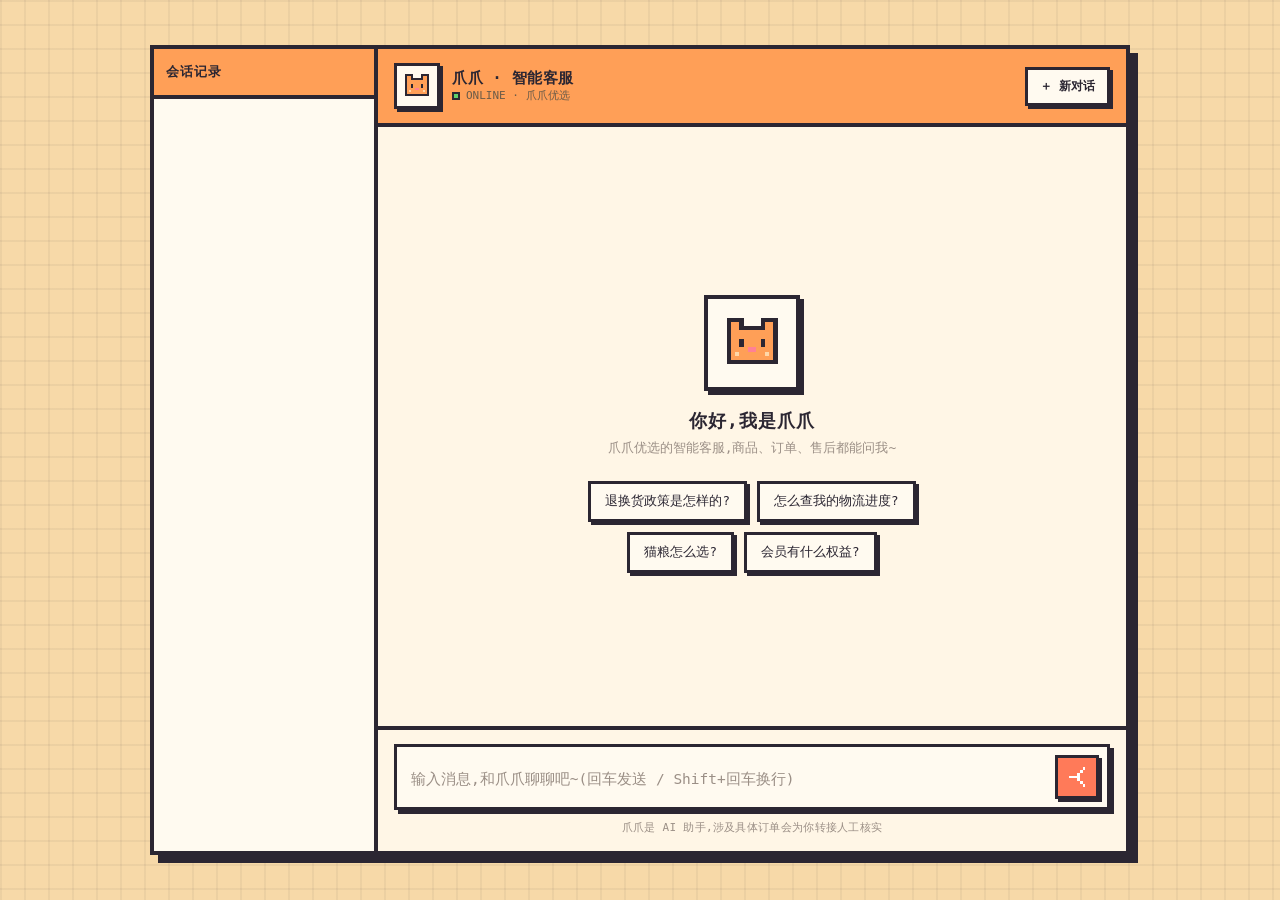
==== app/static/index.html @ 4f696832 "feat: 对话主链路、RAG 混合检索与工具模块" ====
<!doctype html>
<!--
-->
<html lang="zh-CN">
<head>
  <meta charset="utf-8" />
  <meta name="viewport" content="width=device-width, initial-scale=1" />
  <title>爪爪优选 · 智能客服</title>
  <link rel="icon" href="data:image/svg+xml,<svg xmlns='http://www.w3.org/2000/svg' viewBox='0 0 16 16' shape-rendering='crispEdges'><rect x='2' y='2' width='4' height='4' fill='%232b2632'/><rect x='10' y='2' width='4' height='4' fill='%232b2632'/><rect x='2' y='4' width='12' height='9' fill='%232b2632'/><rect x='3' y='3' width='2' height='3' fill='%23ff9f57'/><rect x='11' y='3' width='2' height='3' fill='%23ff9f57'/><rect x='3' y='5' width='10' height='7' fill='%23ff9f57'/><rect x='5' y='7' width='1' height='2' fill='%232b2632'/><rect x='10' y='7' width='1' height='2' fill='%232b2632'/><rect x='7' y='9' width='2' height='1' fill='%23ff8095'/></svg>" />
  <style>
    :root {
      --ink: #2b2632;
      --fur: #ff9f57;
      --coral: #ff7a59;
      --cream: #fff6e6;
      --paper: #fffaf0;
      --muted: #9b8f86;
      --error: #d6455a;
      --online: #5fcf6a;
      --shadow: 4px 4px 0 var(--ink);
      --shadow-sm: 3px 3px 0 var(--ink);
      --shadow-lg: 8px 8px 0 var(--ink);
    }
    * { box-sizing: border-box; }
    img, svg { image-rendering: pixelated; }
    html, body { height: 100%; margin: 0; }
    body {
      font-family: ui-monospace, "SF Mono", "Cascadia Mono", Consolas,
        "PingFang SC", "Microsoft YaHei", monospace;
      color: var(--ink);
      display: flex;
      justify-content: center;
      align-items: center;
      background-color: #f7d9a8;
      background-image:
        linear-gradient(rgba(43,38,50,0.05) 2px, transparent 2px),
        linear-gradient(90deg, rgba(43,38,50,0.05) 2px, transparent 2px);
      background-size: 24px 24px;
    }
    .app {
      width: 100%;
      max-width: 980px;
      height: 100dvh;
      display: flex;
      flex-direction: row;
      background: var(--cream);
      overflow: hidden;
    }
    .main { flex: 1; min-width: 0; display: flex; flex-direction: column; }
    @media (min-width: 780px) {
      .app {
        height: min(90dvh, 860px);
        border: 4px solid var(--ink);
        box-shadow: var(--shadow-lg);
      }
    }

    /* ---------- context:会话侧栏(多会话切换,验收长对话记忆用) ---------- */
    #sidebar {
      flex: none;
      width: 224px;
      display: flex;
      flex-direction: column;
      border-right: 4px solid var(--ink);
      background: var(--paper);
    }
    @media (max-width: 779px) { #sidebar { display: none; } }
    .sb-head {
      padding: 14px 12px;
      border-bottom: 4px solid var(--ink);
      background: var(--fur);
      font-weight: 700; font-size: 13px; letter-spacing: 1px;
    }
    #conv-list { flex: 1; overflow-y: auto; padding: 10px; display: flex; flex-direction: column; gap: 8px; }
    #conv-list::-webkit-scrollbar { width: 10px; }
    #conv-list::-webkit-scrollbar-thumb { background: var(--fur); border: 2px solid var(--paper); }
    .conv-item {
      text-align: left;
      border: 3px solid var(--ink);
      background: var(--cream);
      padding: 8px 9px;
      cursor: pointer;
      font-family: inherit;
      color: var(--ink);
      box-shadow: 2px 2px 0 var(--ink);
      transition: transform .06s steps(1), box-shadow .06s steps(1), background .06s;
    }
    .conv-item:hover { background: #ffedd6; }
    .conv-item:active { transform: translate(2px, 2px); box-shadow: none; }
    .conv-item.active { background: var(--fur); transform: translate(2px, 2px); box-shadow: none; }
    .conv-item .ci-top { font-size: 12px; font-weight: 700; display: flex; align-items: center; gap: 6px; }
    .conv-item .ci-sum {
      font-size: 9px; font-weight: 700; color: #fff; background: var(--coral);
      border: 1px solid var(--ink); padding: 0 4px; letter-spacing: .5px;
    }
    .conv-item .ci-preview {
      font-size: 11px; color: var(--muted); margin-top: 3px;
      overflow: hidden; text-overflow: ellipsis; white-space: nowrap;
    }
    .sb-empty { font-size: 11.5px; color: var(--muted); text-align: center; padding: 18px 6px; }

    /* ---------- header ---------- */
    header {
      display: flex;
      align-items: center;
      gap: 12px;
      padding: 14px 16px;
      border-bottom: 4px solid var(--ink);
      background: var(--fur);
    }
    .avatar {
      flex: none;
      border: 3px solid var(--ink);
      background: var(--paper);
      box-shadow: var(--shadow-sm);
    }
    .avatar.lg { width: 46px; height: 46px; padding: 4px; }
    .avatar.sm { width: 34px; height: 34px; padding: 3px; box-shadow: 2px 2px 0 var(--ink); }
    .avatar svg { width: 100%; height: 100%; display: block; }
    .head-meta { display: flex; flex-direction: column; line-height: 1.35; }
    .head-meta .name { font-weight: 700; font-size: 15px; letter-spacing: .5px; }
    .head-meta .status { font-size: 11px; color: #6b5b48; display: flex; align-items: center; gap: 6px; }
    .dot-online { width: 8px; height: 8px; background: var(--online); border: 2px solid var(--ink); }
    header .spacer { flex: 1; }
    #new-chat {
      border: 3px solid var(--ink);
      background: var(--paper);
      color: var(--ink);
      padding: 8px 12px;
      font-family: inherit;
      font-size: 12px;
      font-weight: 700;
      cursor: pointer;
      box-shadow: var(--shadow-sm);
      transition: transform .06s steps(1), box-shadow .06s steps(1);
    }
    #new-chat:hover { background: #fff; }
    #new-chat:active { transform: translate(3px, 3px); box-shadow: none; }

    /* ---------- messages ---------- */
    #messages {
      flex: 1;
      overflow-y: auto;
      padding: 20px 18px 6px;
      display: flex;
      flex-direction: column;
      gap: 16px;
    }
    #messages::-webkit-scrollbar { width: 12px; }
    #messages::-webkit-scrollbar-track { background: transparent; }
    #messages::-webkit-scrollbar-thumb { background: var(--fur); border: 3px solid var(--cream); }

    .row { display: flex; align-items: flex-end; gap: 10px; animation: pop .12s steps(2); }
    .row.user { justify-content: flex-end; }
    .row.bot { justify-content: flex-start; }
    @keyframes pop { from { transform: translateY(6px); } to { transform: translateY(0); } }

    .bubble {
      max-width: 74%;
      padding: 11px 14px;
      border: 3px solid var(--ink);
      line-height: 1.65;
      font-size: 14.5px;
      white-space: pre-wrap;
      word-break: break-word;
      box-shadow: var(--shadow-sm);
    }
    .row.bot .bubble { background: var(--paper); color: var(--ink); }
    .row.user .bubble { background: var(--coral); color: #fff; }
    .bubble.error { background: #ffe3e6; color: var(--error); }
    .tool-badges { display: flex; flex-direction: column; gap: 4px; margin-bottom: 6px; }
    .tool-badges:empty { display: none; }
    .tool-badge {
      align-self: flex-start;
      font-size: 12px;
      color: var(--muted);
      background: rgba(0,0,0,.05);
      border: 1px dashed var(--muted);
      padding: 1px 7px;
      border-radius: 999px;
    }
    /* markdown 渲染(仅 bot 气泡文本区) */
    .bubble-text { white-space: normal; }
    .bubble-text > *:first-child { margin-top: 0; }
    .bubble-text > *:last-child { margin-bottom: 0; }
    .bubble-text p { margin: 0 0 8px; }
    .bubble-text h1, .bubble-text h2, .bubble-text h3,
    .bubble-text h4, .bubble-text h5, .bubble-text h6 {
      margin: 10px 0 6px; font-size: 15px; font-weight: 700;
    }
    .bubble-text ul, .bubble-text ol { margin: 6px 0; padding-left: 20px; }
    .bubble-text li { margin: 2px 0; }
    .bubble-text code {
      background: rgba(0,0,0,.06); padding: 1px 5px; border-radius: 4px;
      font-family: ui-monospace, Menlo, Consolas, monospace; font-size: 13px;
    }
    .bubble-text pre {
      background: rgba(0,0,0,.06); padding: 8px 10px; border-radius: 6px;
      overflow-x: auto; margin: 8px 0;
    }
    .bubble-text pre code { background: none; padding: 0; }
    .bubble-text table { border-collapse: collapse; margin: 8px 0; font-size: 13px; }
    .bubble-text th, .bubble-text td {
      border: 1px solid var(--muted); padding: 4px 8px; text-align: left;
    }
    .bubble-text th { background: rgba(0,0,0,.05); font-weight: 700; }
    .bubble-text hr { border: none; border-top: 2px dashed var(--muted); margin: 10px 0; }
    .bubble-text a { color: var(--coral); text-decoration: underline; }
    .bubble-text strong { font-weight: 700; }
    .bubble-text blockquote {
      margin: 6px 0; padding: 2px 10px; border-left: 3px solid var(--muted); color: var(--muted);
    }

    /* ---------- retrieval:可点引用角标 + 来源浮层 ---------- */
    .cite {
      cursor: pointer;
      color: var(--coral);
      font-weight: 700;
      font-size: 11px;
      vertical-align: super;
      line-height: 0;
      padding: 0 1px;
      border-bottom: 2px solid var(--coral);
      user-select: none;
    }
    .cite:hover { background: var(--coral); color: #fff; }
    .cite-pop {
      position: fixed;
      z-index: 50;
      background: var(--paper);
      border: 3px solid var(--ink);
      box-shadow: var(--shadow);
      padding: 10px 12px;
      font-size: 13px;
      line-height: 1.55;
      max-height: 50vh;
      overflow-y: auto;
    }
    .cite-pop-path {
      font-weight: 700; font-size: 12px; color: var(--coral);
      border-bottom: 2px dashed var(--muted); padding-bottom: 5px; margin-bottom: 6px;
      word-break: break-word;
    }
    .cite-pop-q { font-weight: 700; margin-bottom: 4px; }
    .cite-pop-a { color: var(--ink); white-space: pre-wrap; word-break: break-word; }
    .cite-pop-meta { margin-top: 7px; font-size: 11px; color: var(--muted); }

    /* ---------- retrieval:每段回答满意度反馈(👍/👎) ---------- */
    .feedback { display: flex; align-items: center; gap: 8px; margin-top: 10px; }
    .fb-btn {
      border: 2px solid var(--ink);
      background: var(--paper);
      color: var(--ink);
      width: 32px; height: 28px;
      display: grid; place-items: center;
      font-size: 14px; line-height: 1; padding: 0;
      font-family: inherit;
      cursor: pointer;
      box-shadow: 2px 2px 0 var(--ink);
      transition: transform .06s steps(1), box-shadow .06s steps(1), background .06s;
    }
    .fb-btn:hover:not(:disabled) { background: #ffedd6; }
    .fb-btn:active:not(:disabled) { transform: translate(2px, 2px); box-shadow: none; }
    .fb-btn.active { background: var(--coral); color: #fff; transform: translate(2px, 2px); box-shadow: none; }
    .fb-btn.dim { opacity: .4; }
    .fb-btn:disabled { cursor: default; }
    .fb-btn svg { width: 18px; height: 18px; display: block; image-rendering: auto; }
    .fb-done { font-size: 11px; color: var(--muted); letter-spacing: .3px; }

    /* typing indicator (blocky) */
    .typing { display: inline-flex; gap: 5px; padding: 3px 1px; }
    .typing span {
      width: 8px; height: 8px; background: var(--coral);
      animation: blink 1s steps(2) infinite;
    }
    .typing span:nth-child(2) { animation-delay: .2s; }
    .typing span:nth-child(3) { animation-delay: .4s; }
    @keyframes blink { 0%, 50% { opacity: 1; } 50.01%, 100% { opacity: .25; } }

    /* ---------- empty state ---------- */
    .empty {
      margin: auto;
      text-align: center;
      display: flex;
      flex-direction: column;
      align-items: center;
      gap: 6px;
      padding: 20px 12px;
      animation: pop .16s steps(3);
    }
    .empty .mascot {
      width: 96px; height: 96px; padding: 10px;
      border: 4px solid var(--ink);
      background: var(--paper);
      box-shadow: var(--shadow);
      margin-bottom: 12px;
    }
    .empty .mascot svg { width: 100%; height: 100%; display: block; }
    .empty h1 { font-size: 18px; margin: 0; font-weight: 700; letter-spacing: 1px; }
    .empty p { margin: 0; color: var(--muted); font-size: 13px; }
    .chips { display: flex; flex-wrap: wrap; gap: 10px; justify-content: center; margin-top: 18px; max-width: 440px; }
    .chip {
      border: 3px solid var(--ink);
      background: var(--paper);
      color: var(--ink);
      padding: 9px 14px;
      font-family: inherit;
      font-size: 12.5px;
      cursor: pointer;
      box-shadow: var(--shadow-sm);
      transition: transform .06s steps(1), box-shadow .06s steps(1), background .06s;
    }
    .chip:hover { background: #ffedd6; }
    .chip:active { transform: translate(3px, 3px); box-shadow: none; }

    /* ---------- agent:actions 帧 - 转人工/建工单两独立按钮 ---------- */
    .action-bar { display: flex; gap: 10px; margin-top: 12px; flex-wrap: wrap; }
    .action-btn {
      border: 3px solid var(--ink);
      background: var(--paper);
      color: var(--ink);
      padding: 8px 14px;
      font-family: inherit;
      font-size: 12.5px;
      cursor: pointer;
      box-shadow: var(--shadow-sm);
      transition: transform .06s steps(1), box-shadow .06s steps(1), background .06s;
    }
    .action-btn:hover:not(:disabled) { background: #ffedd6; }
    .action-btn:active:not(:disabled) { transform: translate(3px, 3px); box-shadow: none; }
    .action-btn:disabled { background: #e8dcc8; color: var(--muted); cursor: not-allowed; }

    /* ---------- agent:建工单表单弹窗 ---------- */
    .modal-mask {
      position: fixed; inset: 0; z-index: 50;
      background: rgba(43, 38, 50, .45);
      display: none; align-items: center; justify-content: center;
      padding: 20px;
    }
    .modal-mask.open { display: flex; }
    .ticket-modal {
      width: 100%; max-width: 420px;
      background: var(--paper);
      border: 4px solid var(--ink);
      box-shadow: var(--shadow-lg);
      padding: 20px;
    }
    .ticket-modal h3 { margin: 0 0 4px; font-size: 16px; color: var(--ink); }
    .ticket-modal .sub { margin: 0 0 16px; font-size: 12px; color: var(--muted); }
    .ticket-field { margin-bottom: 14px; }
    .ticket-field label { display: block; font-size: 12.5px; margin-bottom: 6px; color: var(--ink); }
    .ticket-field label .req { color: var(--error); }
    .ticket-field select,
    .ticket-field textarea {
      width: 100%; font-family: inherit; font-size: 13px; color: var(--ink);
      border: 3px solid var(--ink); background: var(--cream);
      padding: 9px 10px; box-shadow: var(--shadow-sm);
    }
    .ticket-field textarea { resize: vertical; min-height: 88px; }
    .ticket-field select:focus,
    .ticket-field textarea:focus { outline: none; background: #fff; }
    .ticket-err { color: var(--error); font-size: 12px; min-height: 16px; margin: -6px 0 10px; }
    .modal-actions { display: flex; gap: 10px; justify-content: flex-end; }
    .modal-actions button {
      border: 3px solid var(--ink); font-family: inherit; font-size: 13px;
      padding: 9px 16px; cursor: pointer; box-shadow: var(--shadow-sm);
    }
    .modal-actions .cancel { background: var(--paper); color: var(--ink); }
    .modal-actions .cancel:hover { background: #ffedd6; }
    .modal-actions .submit { background: var(--coral); color: #fff; }
    .modal-actions .submit:hover:not(:disabled) { background: #ff6a45; }
    .modal-actions button:active:not(:disabled) { transform: translate(3px, 3px); box-shadow: none; }
    .modal-actions .submit:disabled { background: #e8dcc8; color: var(--muted); cursor: not-allowed; }
    /* ticket:退款表单只读订单号输入框 */
    .ticket-field input {
      width: 100%; font-family: inherit; font-size: 13px; color: var(--muted);
      border: 3px solid var(--ink); background: #efe6d4;
      padding: 9px 10px; box-shadow: var(--shadow-sm);
    }
    /* ticket:订单选择器卡片(interrupt 缺订单号时聊天流里点选) */
    .order-cards { display: flex; flex-direction: column; gap: 8px; margin-top: 10px; }
    .order-card {
      text-align: left; border: 3px solid var(--ink); background: var(--cream);
      padding: 9px 11px; cursor: pointer; box-shadow: var(--shadow-sm);
      font-family: inherit; color: var(--ink);
    }
    .order-card:hover:not(:disabled) { background: #ffedd6; }
    .order-card:active:not(:disabled) { transform: translate(3px, 3px); box-shadow: none; }
    .order-card:disabled { cursor: not-allowed; opacity: .55; }
    .order-card.picked { background: #ffe0b3; opacity: 1; }
    .order-card .oc-top { font-size: 13px; font-weight: 700; }
    .order-card .oc-mid { font-size: 12.5px; margin-top: 2px; }
    .order-card .oc-bot { font-size: 11.5px; color: var(--muted); margin-top: 2px; }

    /* ---------- interrupt:工单预览确认卡(interrupt confirm_ticket) ---------- */
    .ticket-confirm {
      border: 3px solid var(--ink); background: var(--cream);
      padding: 10px 12px; margin-top: 10px; box-shadow: var(--shadow-sm);
    }
    .ticket-confirm .tc-title { font-size: 13px; font-weight: 700; margin-bottom: 6px; }
    .ticket-confirm .tc-row { font-size: 12.5px; margin-top: 3px; display: flex; gap: 6px; }
    .ticket-confirm .tc-label { color: var(--muted); flex: none; }
    .ticket-confirm .tc-btns { display: flex; gap: 8px; margin-top: 10px; }
    .ticket-confirm .tc-cancel { background: var(--paper); }
    .ticket-confirm.decided { opacity: .75; }

    /* ---------- composer ---------- */
    footer { padding: 14px 16px 16px; border-top: 4px solid var(--ink); background: var(--cream); }
    .composer {
      display: flex;
      align-items: flex-end;
      gap: 10px;
      background: var(--paper);
      border: 3px solid var(--ink);
      padding: 8px 8px 8px 14px;
      box-shadow: var(--shadow);
    }
    #input {
      flex: 1;
      resize: none;
      border: none;
      background: transparent;
      padding: 8px 0;
      font-size: 14.5px;
      font-family: inherit;
      line-height: 1.5;
      max-height: 128px;
      color: var(--ink);
    }
    #input:focus { outline: none; }
    #input::placeholder { color: var(--muted); }
    #send {
      flex: none;
      width: 44px; height: 44px;
      border: 3px solid var(--ink);
      background: var(--coral);
      color: #fff;
      cursor: pointer;
      display: grid;
      place-items: center;
      box-shadow: var(--shadow-sm);
      transition: transform .06s steps(1), box-shadow .06s steps(1);
    }
    #send:hover:not(:disabled) { background: #ff8b6d; }
    #send:active:not(:disabled) { transform: translate(3px, 3px); box-shadow: none; }
    #send:disabled { background: #d8cbc0; cursor: not-allowed; box-shadow: none; }
    #send svg { width: 22px; height: 22px; display: block; }
    .foot-note { text-align: center; color: var(--muted); font-size: 11px; margin: 10px 0 0; letter-spacing: .3px; }
  </style>
</head>
<body>
  <div class="app">
    <aside id="sidebar">
      <div class="sb-head">会话记录</div>
      <div id="conv-list"></div>
    </aside>
    <div class="main">
    <header>
      <div class="avatar lg" data-cat></div>
      <div class="head-meta">
        <span class="name">爪爪 · 智能客服</span>
        <span class="status"><span class="dot-online"></span>ONLINE · 爪爪优选</span>
      </div>
      <div class="spacer"></div>
      <button id="new-chat" type="button">＋ 新对话</button>
    </header>

    <div id="messages"></div>

    <footer>
      <div class="composer">
        <textarea id="input" rows="1" placeholder="输入消息,和爪爪聊聊吧~(回车发送 / Shift+回车换行)"></textarea>
        <button id="send" type="button" aria-label="发送">
          <svg viewBox="0 0 16 16" shape-rendering="crispEdges" fill="currentColor">
            <rect x="2" y="7" width="8" height="2"/><rect x="8" y="5" width="2" height="2"/>
            <rect x="8" y="9" width="2" height="2"/><rect x="10" y="3" width="2" height="2"/>
            <rect x="10" y="11" width="2" height="2"/><rect x="12" y="1" width="2" height="2"/>
            <rect x="12" y="13" width="2" height="2"/>
          </svg>
        </button>
      </div>
      <p class="foot-note">爪爪是 AI 助手,涉及具体订单会为你转接人工核实</p>
    </footer>
    </div><!-- /.main -->
  </div>

  <!-- agent:建工单表单弹窗(点「建工单」弹出,选类别+填描述再提交) -->
  <div class="modal-mask" id="ticketMask">
    <div class="ticket-modal" role="dialog" aria-modal="true" aria-labelledby="ticketTitle">
      <h3 id="ticketTitle">创建工单</h3>
      <p class="sub">爪爪会把问题登记成工单跟进处理</p>
      <div class="ticket-field">
        <label for="ticketType">反馈类别 <span class="req">*</span></label>
        <select id="ticketType">
          <option value="" disabled selected>请选择反馈类别…</option>
          <option value="售后">售后</option>
          <option value="投诉">投诉</option>
          <option value="咨询">咨询</option>
        </select>
      </div>
      <div class="ticket-field">
        <label for="ticketDesc">反馈描述 <span class="req">*</span></label>
        <textarea id="ticketDesc" placeholder="请描述您遇到的问题…"></textarea>
      </div>
      <div class="ticket-err" id="ticketErr"></div>
      <div class="modal-actions">
        <button type="button" class="cancel" id="ticketCancel">取消</button>
        <button type="button" class="submit" id="ticketSubmit">提交工单</button>
      </div>
    </div>
  </div>

  <div class="modal-mask" id="refundMask">
    <div class="ticket-modal" role="dialog" aria-modal="true" aria-labelledby="refundTitle">
      <h3 id="refundTitle">提交退款工单</h3>
      <p class="sub">确认订单与退款原因后提交,爪爪会为您登记退款申请</p>
      <div class="ticket-field">
        <label for="refundOrder">订单号</label>
        <input id="refundOrder" type="text" readonly />
      </div>
      <div class="ticket-field">
        <label for="refundReason">退款原因 <span class="req">*</span></label>
        <select id="refundReason">
          <option value="" disabled selected>请选择退款原因…</option>
          <option value="七天无理由">七天无理由</option>
          <option value="质量问题">质量问题</option>
          <option value="发错货">发错货</option>
          <option value="不想要了">不想要了</option>
          <option value="其他">其他</option>
        </select>
      </div>
      <div class="ticket-err" id="refundErr"></div>
      <div class="modal-actions">
        <button type="button" class="cancel" id="refundCancel">取消</button>
        <button type="button" class="submit" id="refundSubmit">提交退款</button>
      </div>
    </div>
  </div>

  <script>
    const SESSION_KEY = "pawserve_session_id";      // 稳定用户标识,作 user_id
    const CONV_KEY = "pawserve_conversation_id";     // 当前会话 id,由后端 done 帧回传
    const SUGGESTIONS = ["退换货政策是怎样的?", "怎么查我的物流进度?", "猫粮怎么选?", "会员有什么权益?"];
    const CAT_SVG =
      '<svg viewBox="0 0 16 16" shape-rendering="crispEdges">' +
      '<rect x="2" y="2" width="4" height="4" fill="#2b2632"/>' +
      '<rect x="10" y="2" width="4" height="4" fill="#2b2632"/>' +
      '<rect x="2" y="4" width="12" height="9" fill="#2b2632"/>' +
      '<rect x="3" y="3" width="2" height="3" fill="#ff9f57"/>' +
      '<rect x="11" y="3" width="2" height="3" fill="#ff9f57"/>' +
      '<rect x="3" y="5" width="10" height="7" fill="#ff9f57"/>' +
      '<rect x="5" y="7" width="1" height="2" fill="#2b2632"/>' +
      '<rect x="10" y="7" width="1" height="2" fill="#2b2632"/>' +
      '<rect x="7" y="9" width="2" height="1" fill="#ff8095"/>' +
      '<rect x="4" y="10" width="1" height="1" fill="#ffd7a8"/>' +
      '<rect x="11" y="10" width="1" height="1" fill="#ffd7a8"/>' +
      "</svg>";
    // 点赞/点踩大拇指(矢量填充,fill=currentColor:平时 ink、点亮时随按钮变白)
    const THUMB_UP_SVG =
      '<svg viewBox="0 0 24 24" fill="currentColor"><path d="M1 21h4V9H1v12zm22-11c0-1.1-.9-2-2-2h-6.31l.95-4.57.03-.32c0-.41-.17-.79-.44-1.06L14.17 1 7.59 7.59C7.22 7.95 7 8.45 7 9v10c0 1.1.9 2 2 2h9c.83 0 1.54-.5 1.84-1.22l3.02-7.05c.09-.23.14-.47.14-.73v-2z"/></svg>';
    const THUMB_DOWN_SVG =
      '<svg viewBox="0 0 24 24" fill="currentColor"><path d="M15 3H6c-.83 0-1.54.5-1.84 1.22l-3.02 7.05c-.09.23-.14.47-.14.73v2c0 1.1.9 2 2 2h6.31l-.95 4.57-.03.32c0 .41.17.79.44 1.06L9.83 23l6.59-6.59c.36-.36.58-.86.58-1.41V5c0-1.1-.9-2-2-2zm4 0v12h4V3h-4z"/></svg>';
    const messagesEl = document.getElementById("messages");
    const inputEl = document.getElementById("input");
    const sendBtn = document.getElementById("send");
    const newChatBtn = document.getElementById("new-chat");

    for (const el of document.querySelectorAll("[data-cat]")) el.innerHTML = CAT_SVG;

    function getUserId() {
      let id = localStorage.getItem(SESSION_KEY);
      if (!id) {
        id = crypto.randomUUID();
        localStorage.setItem(SESSION_KEY, id);
      }
      return id;
    }

    function getConversationId() {
      const v = localStorage.getItem(CONV_KEY);
      return v ? Number(v) : null;
    }
    function setConversationId(id) {
      if (id != null) localStorage.setItem(CONV_KEY, String(id));
    }
    function clearConversationId() {
      localStorage.removeItem(CONV_KEY);
    }

    function renderEmptyState() {
      messagesEl.innerHTML = "";
      const wrap = document.createElement("div");
      wrap.className = "empty";
      wrap.innerHTML =
        '<div class="mascot">' + CAT_SVG + "</div>" +
        "<h1>你好,我是爪爪</h1>" +
        "<p>爪爪优选的智能客服,商品、订单、售后都能问我~</p>" +
        '<div class="chips"></div>';
      const chips = wrap.querySelector(".chips");
      for (const s of SUGGESTIONS) {
        const c = document.createElement("button");
        c.className = "chip";
        c.type = "button";
        c.textContent = s;
        c.addEventListener("click", () => { if (!sendBtn.disabled) send(s); });
        chips.appendChild(c);
      }
      messagesEl.appendChild(wrap);
    }

    function clearEmptyState() {
      const e = messagesEl.querySelector(".empty");
      if (e) e.remove();
    }

    function addRow(role) {
      clearEmptyState();
      const row = document.createElement("div");
      row.className = "row " + role;
      if (role === "bot") {
        const av = document.createElement("div");
        av.className = "avatar sm";
        av.innerHTML = CAT_SVG;
        row.appendChild(av);
      }
      const bubble = document.createElement("div");
      bubble.className = "bubble";
      row.appendChild(bubble);
      messagesEl.appendChild(row);
      messagesEl.scrollTop = messagesEl.scrollHeight;
      return bubble;
    }

    function showTyping(bubble) {
      bubble.innerHTML = '<span class="typing"><span></span><span></span><span></span></span>';
    }

    function setBusy(busy) {
      sendBtn.disabled = busy;
      inputEl.disabled = busy;
      if (!busy) inputEl.focus();
    }

    // ---------- 轻量 markdown 渲染(零依赖,先转义再解析,防注入) ----------
    function escapeHtml(s) {
      return s.replace(/[&<>]/g, (c) => ({ "&": "&amp;", "<": "&lt;", ">": "&gt;" }[c]));
    }
    function renderInline(s) {
      s = s.replace(/`([^`]+)`/g, (m, c) => "<code>" + c + "</code>");
      s = s.replace(/\*\*([^*]+)\*\*/g, "<strong>$1</strong>");
      s = s.replace(/(^|[^*])\*([^*\n]+)\*/g, "$1<em>$2</em>");
      s = s.replace(/~~([^~]+)~~/g, "<del>$1</del>");
      // 仅允许 http(s) 链接,挡 javascript: 等
      s = s.replace(/\[([^\]]+)\]\((https?:\/\/[^)\s]+)\)/g,
        '<a href="$2" target="_blank" rel="noopener">$1</a>');
      return s;
    }
    function renderMarkdown(md) {
      const lines = escapeHtml(md).split("\n");
      const out = [];
      const isTableSep = (l) => l && l.includes("-") && /^\s*\|?[\s:|-]+\|[\s:|-]*$/.test(l);
      const splitRow = (l) => l.replace(/^\s*\|/, "").replace(/\|\s*$/, "").split("|").map((c) => c.trim());
      const isSpecial = (l, next) =>
        /^```/.test(l) || /^(#{1,6})\s/.test(l) || /^\s*[-*+]\s+/.test(l) ||
        /^\s*\d+\.\s+/.test(l) || /^\s*(---|\*\*\*|___)\s*$/.test(l) || /^\s*>\s?/.test(l) ||
        (l.includes("|") && isTableSep(next));
      let i = 0;
      while (i < lines.length) {
        const line = lines[i];
        let m;
        if (/^```/.test(line)) {                                   // 代码块
          const buf = []; i++;
          while (i < lines.length && !/^```\s*$/.test(lines[i])) { buf.push(lines[i]); i++; }
          i++;
          out.push("<pre><code>" + buf.join("\n") + "</code></pre>"); continue;
        }
        if ((m = line.match(/^(#{1,6})\s+(.*)$/))) {               // 标题
          const n = m[1].length; out.push(`<h${n}>` + renderInline(m[2]) + `</h${n}>`); i++; continue;
        }
        if (/^\s*(---|\*\*\*|___)\s*$/.test(line)) { out.push("<hr>"); i++; continue; }  // 分隔线
        if (line.includes("|") && isTableSep(lines[i + 1])) {      // 表格
          const headers = splitRow(line); i += 2; const rows = [];
          while (i < lines.length && lines[i].includes("|") && lines[i].trim() !== "") {
            rows.push(splitRow(lines[i])); i++;
          }
          let t = "<table><thead><tr>" + headers.map((c) => "<th>" + renderInline(c) + "</th>").join("") + "</tr></thead><tbody>";
          for (const r of rows) t += "<tr>" + r.map((c) => "<td>" + renderInline(c) + "</td>").join("") + "</tr>";
          out.push(t + "</tbody></table>"); continue;
        }
        if (/^\s*[-*+]\s+/.test(line)) {                           // 无序列表
          const items = [];
          while (i < lines.length && /^\s*[-*+]\s+/.test(lines[i])) {
            items.push("<li>" + renderInline(lines[i].replace(/^\s*[-*+]\s+/, "")) + "</li>"); i++;
          }
          out.push("<ul>" + items.join("") + "</ul>"); continue;
        }
        if (/^\s*\d+\.\s+/.test(line)) {                           // 有序列表
          const items = [];
          while (i < lines.length && /^\s*\d+\.\s+/.test(lines[i])) {
            items.push("<li>" + renderInline(lines[i].replace(/^\s*\d+\.\s+/, "")) + "</li>"); i++;
          }
          out.push("<ol>" + items.join("") + "</ol>"); continue;
        }
        if (/^\s*>\s?/.test(line)) {                               // 引用
          const buf = [];
          while (i < lines.length && /^\s*>\s?/.test(lines[i])) { buf.push(lines[i].replace(/^\s*>\s?/, "")); i++; }
          out.push("<blockquote>" + buf.map(renderInline).join("<br>") + "</blockquote>"); continue;
        }
        if (line.trim() === "") { i++; continue; }                 // 空行
        const para = [];                                           // 段落
        while (i < lines.length && lines[i].trim() !== "" && !isSpecial(lines[i], lines[i + 1])) {
          para.push(lines[i]); i++;
        }
        out.push("<p>" + para.map(renderInline).join("<br>") + "</p>");
      }
      return out.join("");
    }

    // ---------- retrieval:引用角标 [n] → 可点,弹来源浮层(section_path + 原文) ----------
    let citePop = null;
    function ensureCitePop() {
      if (citePop) return citePop;
      citePop = document.createElement("div");
      citePop.className = "cite-pop";
      citePop.hidden = true;
      document.body.appendChild(citePop);
      document.addEventListener("click", (e) => {
        if (citePop.hidden) return;
        if (!citePop.contains(e.target) && !e.target.classList.contains("cite")) hideCitePop();
      });
      document.addEventListener("keydown", (e) => { if (e.key === "Escape") hideCitePop(); });
      window.addEventListener("resize", hideCitePop);
      return citePop;
    }
    function hideCitePop() { if (citePop) citePop.hidden = true; }
    function showCitePop(sup, c) {
      const pop = ensureCitePop();
      pop.innerHTML =
        '<div class="cite-pop-path">' + escapeHtml(c.section_path || "来源") + "</div>" +
        (c.question ? '<div class="cite-pop-q">' + escapeHtml(c.question) + "</div>" : "") +
        '<div class="cite-pop-a">' + escapeHtml(c.answer || "") + "</div>" +
        '<div class="cite-pop-meta">来源编号 [' + c.n + "]" +
        (c.content_type ? " · " + escapeHtml(c.content_type) : "") + "</div>";
      pop.hidden = false;
      // 定位:角标下方,超出视口右/下边则回收
      const r = sup.getBoundingClientRect();
      const pw = Math.min(320, window.innerWidth - 24);
      pop.style.width = pw + "px";
      let left = Math.min(r.left, window.innerWidth - pw - 12);
      let top = r.bottom + 6;
      if (top + pop.offsetHeight > window.innerHeight - 12) top = Math.max(12, r.top - pop.offsetHeight - 6);
      pop.style.left = Math.max(12, left) + "px";
      pop.style.top = top + "px";
    }
    function decorateCitations(container, citations) {
      const byN = new Map(citations.map((c) => [String(c.n), c]));
      const walker = document.createTreeWalker(container, NodeFilter.SHOW_TEXT);
      const targets = [];
      let node;
      while ((node = walker.nextNode())) {
        if (node.parentElement.classList.contains("cite")) continue;
        if (/\[\d+\]/.test(node.nodeValue)) targets.push(node);
      }
      for (const textNode of targets) {
        const frag = document.createDocumentFragment();
        let last = 0;
        const re = /\[(\d+)\]/g;
        let m;
        while ((m = re.exec(textNode.nodeValue))) {
          const c = byN.get(m[1]);
          if (!c) continue;  // 非有效编号,保留原文
          if (m.index > last) frag.appendChild(document.createTextNode(textNode.nodeValue.slice(last, m.index)));
          const sup = document.createElement("sup");
          sup.className = "cite";
          sup.textContent = "[" + m[1] + "]";
          sup.title = c.section_path || "查看来源";
          sup.addEventListener("click", (e) => { e.stopPropagation(); showCitePop(sup, c); });
          frag.appendChild(sup);
          last = m.index + m[0].length;
        }
        if (last > 0) {
          if (last < textNode.nodeValue.length) frag.appendChild(document.createTextNode(textNode.nodeValue.slice(last)));
          textNode.parentNode.replaceChild(frag, textNode);
        }
      }
    }

    // ---------- retrieval:每段回答满意度反馈(👍/👎,点一次点亮 + 已反馈,一次性)----------
    function addFeedbackBar(bubble) {
      if (bubble.querySelector(".feedback")) return;   // 防重复挂
      const bar = document.createElement("div");
      bar.className = "feedback";
      const up = document.createElement("button");
      up.type = "button"; up.className = "fb-btn"; up.innerHTML = THUMB_UP_SVG;
      up.setAttribute("aria-label", "这条回答有帮助");
      const down = document.createElement("button");
      down.type = "button"; down.className = "fb-btn"; down.innerHTML = THUMB_DOWN_SVG;
      down.setAttribute("aria-label", "这条回答没帮助");
      const done = document.createElement("span");
      done.className = "fb-done"; done.hidden = true; done.textContent = "已反馈,谢谢~";
      bar.append(up, down, done);
      // flywheel:向上找这条回答之前最近的用户气泡,把该轮用户原话带给后端(👎 落池要用)
      function userQuestionBefore() {
        let row = bubble.closest(".row");
        while (row && (row = row.previousElementSibling)) {
          if (row.classList && row.classList.contains("user")) {
            const b = row.querySelector(".bubble");
            return (b ? b.textContent : row.textContent).trim();
          }
        }
        return "";
      }
      function give(chosen, other) {
        if (bar.dataset.given) return;   // 一次性,点过不再变
        bar.dataset.given = "1";
        chosen.classList.add("active");  // 点亮选中的
        other.classList.add("dim");      // 另一个淡出
        up.disabled = true; down.disabled = true;
        done.hidden = false;             // 显示"已反馈"
        // flywheel:反馈接后端——👎 落低置信度问题池进飞轮,👍 后端只记日志;失败静默,UI 行为不变
        fetch("/api/feedback", {
          method: "POST", headers: { "Content-Type": "application/json" },
          body: JSON.stringify({ conversation_id: getConversationId(),
                                 rating: chosen === down ? "down" : "up",
                                 question: userQuestionBefore() }),
        }).catch(() => {});
      }
      up.addEventListener("click", () => give(up, down));
      down.addEventListener("click", () => give(down, up));
      bubble.appendChild(bar);
    }

    // ---------- agent:actions 帧 - 转人工/建工单两按钮交互 ----------
    function renderActions(bubble, items) {
      const bar = document.createElement("div");
      bar.className = "action-bar";
      for (const a of items) {
        if (a.type === "select_order") {
          // interrupt:报了不属于自己的订单号被拒,把他名下的单列出来点选。拒绝之后得给条出路,
          // 否则用户既查不到,也不知道自己的单号是多少
          renderOrderCards(bubble, a.orders || [], pickThenAsk);
          continue;
        }
        const btn = document.createElement("button");
        btn.type = "button";
        btn.className = "action-btn";
        if (a.type === "transfer_human") {
          btn.textContent = "转人工";
          btn.addEventListener("click", () => {
            btn.disabled = true;
            // 纯前端模拟:显示已转接 + 客服小猫问候(本章不接真人系统)
            const sys = addRow("bot"); sys.textContent = "已转接人工客服";
            const greet = addRow("bot");
            greet.textContent = "您好,我是客服小猫,请问有什么可以帮您的";
            messagesEl.scrollTop = messagesEl.scrollHeight;
          });
        } else if (a.type === "create_ticket") {
          btn.textContent = "建工单";
          // 点「建工单」不再直接建单,而是弹出工单表单让用户选类别+填描述再提交
          btn.addEventListener("click", () => openTicketModal(btn));
        } else if (a.type === "refund_form") {
          btn.textContent = "提交退款工单";
          // ticket:能退时 Agent 调 submit_refund 被拦成此动作,点开退款表单(订单号只读+原因下拉)
          btn.addEventListener("click", () => openRefundModal(btn, a.draft || {}));
        }
        bar.appendChild(btn);
      }
      if (bar.children.length) bubble.appendChild(bar);   // 只有订单卡时不留一条空按钮栏
    }

    // ---------- agent:建工单表单弹窗控制 ----------
    const ticketMask = document.getElementById("ticketMask");
    const ticketType = document.getElementById("ticketType");
    const ticketDesc = document.getElementById("ticketDesc");
    const ticketErr = document.getElementById("ticketErr");
    const ticketSubmit = document.getElementById("ticketSubmit");
    const ticketCancel = document.getElementById("ticketCancel");
    let ticketTriggerBtn = null;  // 记住是哪个「建工单」按钮触发的,成功后置灰它

    function openTicketModal(triggerBtn) {
      ticketTriggerBtn = triggerBtn;
      ticketType.value = "";          // 不预选,强制用户选
      ticketDesc.value = "";          // 留空,用户自己写
      ticketErr.textContent = "";
      ticketSubmit.disabled = false;
      ticketSubmit.textContent = "提交工单";
      ticketMask.classList.add("open");
      ticketDesc.focus();
    }
    function closeTicketModal() {
      ticketMask.classList.remove("open");
      ticketTriggerBtn = null;
    }

    ticketCancel.addEventListener("click", closeTicketModal);
    // 点遮罩空白处 / Esc 关闭(取消不建单,建工单按钮保持可用可重开)
    ticketMask.addEventListener("click", (e) => { if (e.target === ticketMask) closeTicketModal(); });
    document.addEventListener("keydown", (e) => {
      if (e.key === "Escape" && ticketMask.classList.contains("open")) closeTicketModal();
    });

    ticketSubmit.addEventListener("click", async () => {
      const type = ticketType.value;
      const desc = ticketDesc.value.trim();
      if (!type) { ticketErr.textContent = "请选择反馈类别"; return; }
      if (!desc) { ticketErr.textContent = "请填写反馈描述"; ticketDesc.focus(); return; }
      ticketErr.textContent = "";
      ticketSubmit.disabled = true;
      ticketSubmit.textContent = "提交中…";
      try {
        const resp = await fetch("/api/actions/create-ticket", {
          method: "POST", headers: { "Content-Type": "application/json" },
          body: JSON.stringify({
            conversation_id: getConversationId(),
            description: desc,
            ticket_type: type,
          }),
        });
        const data = await resp.json();
        if (resp.ok) {
          if (ticketTriggerBtn) ticketTriggerBtn.disabled = true;  // 建成后该气泡的按钮置灰
          closeTicketModal();
          addRow("bot").textContent = "工单已创建:" + data.ticket_no;
          messagesEl.scrollTop = messagesEl.scrollHeight;
        } else {
          ticketErr.textContent = "工单创建失败,请稍后重试";
          ticketSubmit.disabled = false;
          ticketSubmit.textContent = "提交工单";
        }
      } catch (e) {
        ticketErr.textContent = "工单创建失败,请稍后重试";
        ticketSubmit.disabled = false;
        ticketSubmit.textContent = "提交工单";
      }
    });

    // ---------- ticket:退款表单弹窗控制(订单号只读 + 固定类目原因下拉)----------
    const refundMask = document.getElementById("refundMask");
    const refundOrder = document.getElementById("refundOrder");
    const refundReason = document.getElementById("refundReason");
    const refundErr = document.getElementById("refundErr");
    const refundSubmit = document.getElementById("refundSubmit");
    const refundCancel = document.getElementById("refundCancel");
    let refundTriggerBtn = null;

    function openRefundModal(triggerBtn, draft) {
      refundTriggerBtn = triggerBtn;
      refundOrder.value = (draft && draft.order_id) || "";
      refundReason.value = "";
      refundErr.textContent = "";
      refundSubmit.disabled = false;
      refundSubmit.textContent = "提交退款";
      refundMask.classList.add("open");
    }
    function closeRefundModal() { refundMask.classList.remove("open"); refundTriggerBtn = null; }
    refundCancel.addEventListener("click", closeRefundModal);
    refundMask.addEventListener("click", (e) => { if (e.target === refundMask) closeRefundModal(); });
    document.addEventListener("keydown", (e) => {
      if (e.key === "Escape" && refundMask.classList.contains("open")) closeRefundModal();
    });
    refundSubmit.addEventListener("click", async () => {
      const reason = refundReason.value;
      if (!reason) { refundErr.textContent = "请选择退款原因"; return; }
      refundErr.textContent = "";
      refundSubmit.disabled = true;
      refundSubmit.textContent = "提交中…";
      try {
        const resp = await fetch("/api/actions/create-refund", {
          method: "POST", headers: { "Content-Type": "application/json" },
          body: JSON.stringify({ conversation_id: getConversationId(),
            order_id: refundOrder.value, reason }),
        });
        const data = await resp.json();
        if (resp.ok) {
          if (refundTriggerBtn) refundTriggerBtn.disabled = true;
          closeRefundModal();
          addRow("bot").textContent = "退款申请已提交:" + data.ticket_no;
          messagesEl.scrollTop = messagesEl.scrollHeight;
        } else {
          refundErr.textContent = "退款提交失败,请稍后重试";
          refundSubmit.disabled = false;
          refundSubmit.textContent = "提交退款";
        }
      } catch (e) {
        refundErr.textContent = "退款提交失败,请稍后重试";
        refundSubmit.disabled = false;
        refundSubmit.textContent = "提交退款";
      }
    });

    // ---------- ticket:订单选择器卡片(interrupt 缺订单号 → 聊天流点选 → resume 续跑)----------
    // onPick 决定点完卡片干什么:ticket 是 resume 把图续跑下去;interrupt 归属校验拒绝之后
    // 没有待续跑的图,点了就当用户重新问一句(见 pickThenAsk)。卡片长相只此一份。
    function renderOrderCards(bubble, orders, onPick) {
      const intro = document.createElement("div");
      intro.className = "bubble-text";
      intro.textContent = orders.length ? "请选择您要处理的订单:" : "没有查到可选订单,请直接提供订单号。";
      bubble.appendChild(intro);
      const wrap = document.createElement("div");
      wrap.className = "order-cards";
      for (const o of orders) {
        const card = document.createElement("button");
        card.type = "button";
        card.className = "order-card";
        card.innerHTML =
          '<div class="oc-top">订单 ' + o.order_id + '</div>' +
          '<div class="oc-mid">' + (o.product || "") + '</div>' +
          '<div class="oc-bot">' + (o.status || "") + ' · ¥' + (o.amount ?? "") + '</div>';
        card.addEventListener("click", async () => {
          wrap.querySelectorAll(".order-card").forEach((c) => (c.disabled = true));
          card.classList.add("picked");
          await (onPick || pickThenResume)(o);
        });
        wrap.appendChild(card);
      }
      bubble.appendChild(wrap);
      messagesEl.scrollTop = messagesEl.scrollHeight;
    }

    // ticket:点完续跑图(有 interrupt 挂着)
    async function pickThenResume(o) {
      addRow("user").textContent = "选择订单 " + o.order_id;
      const nb = addRow("bot");
      setBusy(true);
      try {
        await streamInto(nb, () => fetch("/api/actions/resume", {
          method: "POST", headers: { "Content-Type": "application/json" },
          body: JSON.stringify({ conversation_id: getConversationId(), order_id: o.order_id }),
        }));
      } catch (e) {
        nb.className = "bubble error";
        nb.textContent = "续跑失败,请稍后重试";
      } finally {
        setBusy(false);
      }
    }

    // interrupt:归属校验拒绝之后给的出路。这轮已经答完了,没有图等着续跑,所以走正常发消息那条路
    async function pickThenAsk(o) {
      await send("查一下订单 " + o.order_id);
    }

    // ---------- interrupt:工单预览确认卡(interrupt confirm_ticket → 确认提交/取消 → resume 续跑)----------
    function renderTicketConfirm(bubble, preview) {
      const intro = document.createElement("div");
      intro.className = "bubble-text";
      intro.textContent = "请确认工单信息:";
      bubble.appendChild(intro);
      const card = document.createElement("div");
      card.className = "ticket-confirm";
      card.innerHTML =
        '<div class="tc-title">📋 工单预览</div>' +
        '<div class="tc-row"><span class="tc-label">工单类型</span><span>' + escapeHtml(preview.ticket_type || "咨询") + "</span></div>" +
        '<div class="tc-row"><span class="tc-label">问题描述</span><span>' + escapeHtml(preview.description || "") + "</span></div>";
      const btns = document.createElement("div");
      btns.className = "tc-btns";
      const mk = (text, confirmed, extraClass) => {
        const btn = document.createElement("button");
        btn.type = "button";
        btn.className = "action-btn" + (extraClass ? " " + extraClass : "");
        btn.textContent = text;
        btn.addEventListener("click", async () => {
          btns.querySelectorAll("button").forEach((b) => (b.disabled = true));
          card.classList.add("decided");
          addRow("user").textContent = confirmed ? "确认提交工单" : "取消建单";
          const nb = addRow("bot");
          setBusy(true);
          try {
            await streamInto(nb, () => fetch("/api/actions/resume", {
              method: "POST", headers: { "Content-Type": "application/json" },
              body: JSON.stringify({ conversation_id: getConversationId(), confirmed }),
            }));
          } catch (e) {
            nb.className = "bubble error";
            nb.textContent = "续跑失败,请稍后重试";
          } finally {
            setBusy(false);
          }
        });
        return btn;
      };
      btns.appendChild(mk("确认提交", true));
      btns.appendChild(mk("取消", false, "tc-cancel"));
      card.appendChild(btns);
      bubble.appendChild(card);
      messagesEl.scrollTop = messagesEl.scrollHeight;
    }

    // 读一条 SSE 流,按帧分发到 on.{delta,tool,citations,actions,interrupt};done 存 conversation_id;event: error 抛错
    async function readSSEStream(resp, on) {
      if (!resp.ok || !resp.body) throw new Error("bad response");
      const reader = resp.body.getReader();
      const decoder = new TextDecoder();
      let buffer = "";
      while (true) {
        const { value, done } = await reader.read();
        if (done) break;
        buffer += decoder.decode(value, { stream: true });
        const frames = buffer.split("\n\n");
        buffer = frames.pop() ?? "";
        for (const frame of frames) {
          if (frame.startsWith("event: error")) throw new Error("stream error");
          const line = frame.split("\n").find((l) => l.startsWith("data: "));
          if (!line) continue;
          const payload = line.slice(6);
          if (payload === "[DONE]") return;
          const data = JSON.parse(payload);
          if (data.event === "tool") on.tool && on.tool(data.name);
          else if (data.event === "citations") on.citations && on.citations(data.items || []);
          else if (data.event === "interrupt") {
            if (data.conversation_id) setConversationId(data.conversation_id);  // 中断无 done 帧,靠这里记会话号供续跑
            on.interrupt && on.interrupt(data);
          }
          else if (data.event === "actions") on.actions && on.actions(data.items || []);
          else if (data.event === "done") setConversationId(data.conversation_id);
          else if (data.delta !== undefined) on.delta && on.delta(data.delta);
        }
      }
    }

    // 把一次 SSE 流(/api/chat 首轮 或 /api/actions/resume 续跑)渲染进 bubble;
    // 遇 interrupt 按 kind 分发:select_order 渲染订单卡点选,confirm_ticket 渲染工单预览卡
    // (确认提交/取消),两者都在用户操作后开新气泡续跑。
    async function streamInto(bubble, doFetch) {
      showTyping(bubble);
      let structured = false, textStarted = false, interrupted = false, raw = "";
      let badgesEl = null, textEl = null, citations = [], actions = [];
      function ensureStructure() {
        if (structured) return;
        bubble.innerHTML = "";
        badgesEl = document.createElement("div");
        badgesEl.className = "tool-badges";
        textEl = document.createElement("div");
        textEl.className = "bubble-text";
        bubble.appendChild(badgesEl);
        bubble.appendChild(textEl);
        showTyping(textEl);
        structured = true;
      }
      const resp = await doFetch();
      await readSSEStream(resp, {
        delta: (delta) => {
          ensureStructure();
          if (!textStarted) { textEl.innerHTML = ""; textStarted = true; }
          raw += delta;
          textEl.innerHTML = renderMarkdown(raw);
          messagesEl.scrollTop = messagesEl.scrollHeight;
        },
        tool: (toolName) => {
          ensureStructure();
          const b = document.createElement("div");
          b.className = "tool-badge";
          b.textContent = "🔧 调用了 " + toolName;
          badgesEl.appendChild(b);
          messagesEl.scrollTop = messagesEl.scrollHeight;
        },
        citations: (items) => { citations = items; },
        actions: (items) => { actions = items; },
        interrupt: (data) => {
          interrupted = true;
          if (!structured) { bubble.innerHTML = ""; structured = true; }
          // interrupt:中断按 kind 分发——select_order 弹订单卡,confirm_ticket 弹工单预览卡
          if (data.kind === "confirm_ticket") renderTicketConfirm(bubble, data.preview || {});
          else renderOrderCards(bubble, data.orders || []);
        },
      });
      if (interrupted) return;
      if (!textStarted) { ensureStructure(); textEl.innerHTML = ""; textEl.textContent = "(无回复)"; }
      if (textStarted && citations.length) decorateCitations(textEl, citations);
      if (actions.length) renderActions(bubble, actions);
      if (textStarted) addFeedbackBar(bubble);
    }

    async function send(preset) {
      const message = (preset ?? inputEl.value).trim();
      if (!message) return;
      inputEl.value = "";
      autoGrow();
      addRow("user").textContent = message;
      setBusy(true);
      const bubble = addRow("bot");
      try {
        await streamInto(bubble, () => fetch("/api/chat", {
          method: "POST", headers: { "Content-Type": "application/json" },
          body: JSON.stringify({ user_id: getUserId(), message, conversation_id: getConversationId() }),
        }));
      } catch (err) {
        bubble.className = "bubble error";
        bubble.textContent = "回复失败,请稍后重试";
      } finally {
        setBusy(false);
        loadConversations();   // context:每轮后刷新侧栏(新会话入列/摘要标记更新)
      }
    }

    // ---------- context:会话侧栏(列表 / 切换 / 历史回载) ----------
    const convListEl = document.getElementById("conv-list");

    async function loadConversations() {
      try {
        const r = await fetch("/api/conversations?user_id=" + encodeURIComponent(getUserId()));
        if (!r.ok) return;
        renderConvList((await r.json()).items || []);
      } catch (e) { /* 侧栏失败不影响聊天 */ }
    }

    function renderConvList(items) {
      convListEl.innerHTML = "";
      if (!items.length) {
        const d = document.createElement("div");
        d.className = "sb-empty";
        d.textContent = "还没有会话,发条消息开始吧~";
        convListEl.appendChild(d);
        return;
      }
      const current = getConversationId();
      for (const it of items) {
        const b = document.createElement("button");
        b.type = "button";
        b.className = "conv-item" + (it.id === current ? " active" : "");
        b.innerHTML =
          '<div class="ci-top">#' + it.id +
          (it.has_summary ? ' <span class="ci-sum">已摘要</span>' : "") + "</div>" +
          '<div class="ci-preview"></div>';
        b.querySelector(".ci-preview").textContent = it.preview || "";
        b.addEventListener("click", () => { if (!sendBtn.disabled) switchConversation(it.id); });
        convListEl.appendChild(b);
      }
    }

    // 历史回载时补挂按钮:suggested_actions 不落库,但这两句话术是固定文案,
    // 且转人工/建工单按钮不依赖当轮上下文(转人工纯前端模拟,建工单表单用户现填),
    // 按文案精确匹配重建即可。话术改了这里要跟着改(单一来源在后端 prompts.py)。
    const REPLAY_ACTIONS = [
      { text: "抱歉,这个问题我暂时没有查到确切信息,不敢乱答。建议您联系人工客服进一步确认,以免给您错误的指引。",
        actions: [{ type: "transfer_human" }] },
      { text: "非常抱歉给您带来了不好的体验,我理解您的心情。您可以选择转接人工客服,或让我为您登记一张工单跟进处理。",
        actions: [{ type: "transfer_human" }, { type: "create_ticket", draft: {} }] },
    ];

    async function switchConversation(cid) {
      // 已是当前会话且聊天区有内容才跳过;页面刚刷新时聊天区是空的,点当前会话也要回载
      if (cid === getConversationId() && messagesEl.querySelector(".row")) return;
      setConversationId(cid);
      messagesEl.innerHTML = "";
      try {
        const r = await fetch("/api/conversations/" + cid + "/messages");
        if (r.ok) {
          for (const m of ((await r.json()).items || [])) {
            if (!m.content) continue;
            if (m.role === "user") {
              addRow("user").textContent = m.content;
            } else {
              const bubble = addRow("bot");
              const textEl = document.createElement("div");
              textEl.className = "bubble-text";
              textEl.innerHTML = renderMarkdown(m.content);
              bubble.appendChild(textEl);
              const hit = REPLAY_ACTIONS.find((ra) => m.content.trim() === ra.text);
              if (hit) renderActions(bubble, hit.actions);
              addFeedbackBar(bubble);   // 反馈条(👍/👎)回载也要有,和直播轮一致
            }
          }
        }
      } catch (e) { /* 历史加载失败仍可继续聊 */ }
      if (!messagesEl.children.length) renderEmptyState();
      messagesEl.scrollTop = messagesEl.scrollHeight;
      loadConversations();   // 刷新 active 高亮
      inputEl.focus();
    }

    function autoGrow() {
      inputEl.style.height = "auto";
      inputEl.style.height = Math.min(inputEl.scrollHeight, 128) + "px";
    }

    sendBtn.addEventListener("click", () => send());
    inputEl.addEventListener("input", autoGrow);
    inputEl.addEventListener("keydown", (e) => {
      if (e.key === "Enter" && !e.shiftKey) {
        e.preventDefault();
        send();
      }
    });
    newChatBtn.addEventListener("click", () => {
      clearConversationId();          // 开新会话:丢弃当前 conversation_id(旧会话仍在侧栏可切回)
      renderEmptyState();
      loadConversations();            // 清 active 高亮
      inputEl.focus();
    });

    getUserId();
    renderEmptyState();
    loadConversations();              // context:进页面先拉会话列表
    inputEl.focus();
  </script>
</body>
</html>
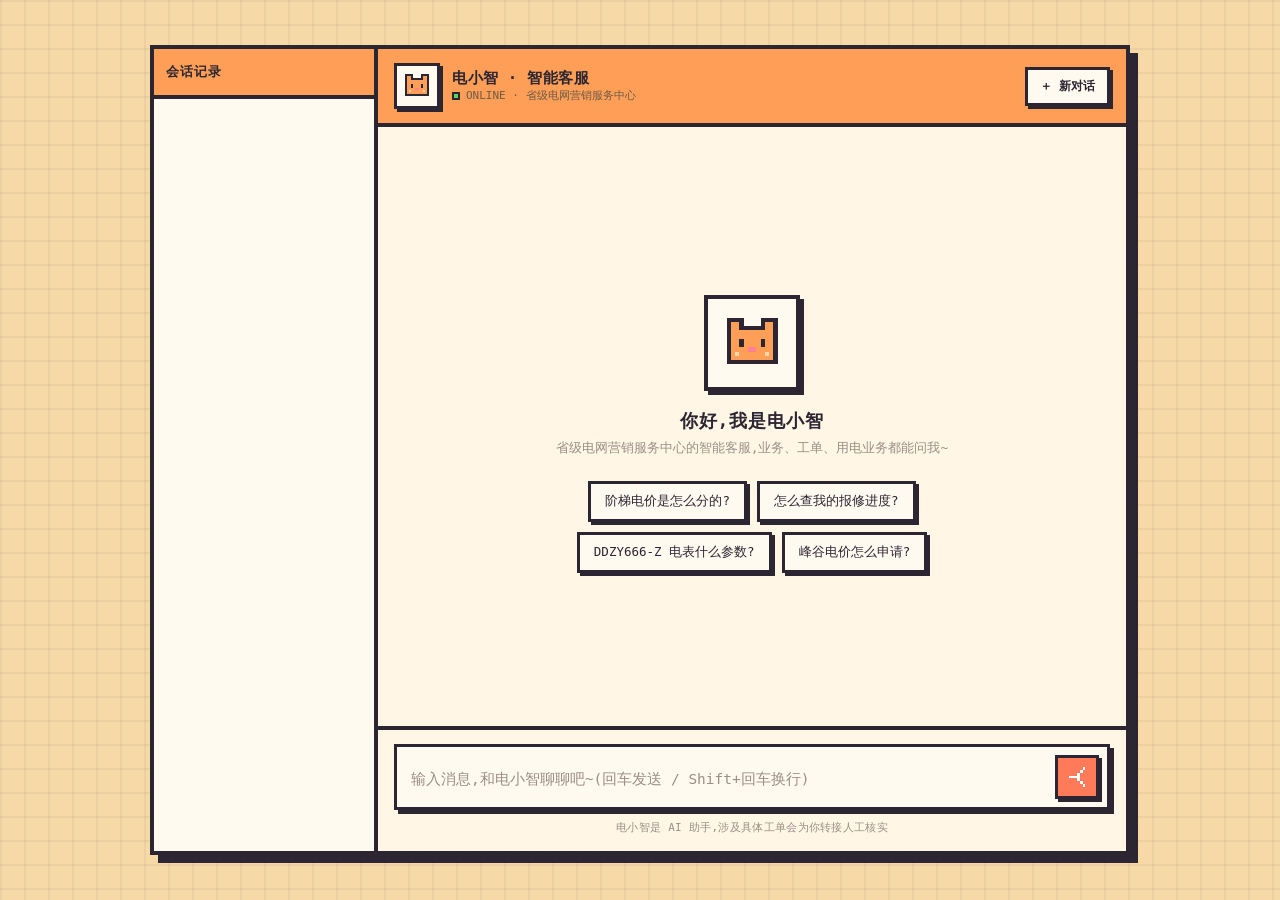
==== commit 82ab0c44: "feat: 场景迁移——电商售后 → 电力营销服务(GridMate) - 知识库六件套重写:退费政策/电费账单/电价政策/业务FAQ/电表计量规格/95598服务手册 - 九类意图、classifi" ====
--- a/app/static/index.html
+++ b/app/static/index.html
@@ -5,7 +5,7 @@
 <head>
   <meta charset="utf-8" />
   <meta name="viewport" content="width=device-width, initial-scale=1" />
-  <title>爪爪优选 · 智能客服</title>
+  <title>省级电网营销服务中心 · 智能客服</title>
   <link rel="icon" href="data:image/svg+xml,<svg xmlns='http://www.w3.org/2000/svg' viewBox='0 0 16 16' shape-rendering='crispEdges'><rect x='2' y='2' width='4' height='4' fill='%232b2632'/><rect x='10' y='2' width='4' height='4' fill='%232b2632'/><rect x='2' y='4' width='12' height='9' fill='%232b2632'/><rect x='3' y='3' width='2' height='3' fill='%23ff9f57'/><rect x='11' y='3' width='2' height='3' fill='%23ff9f57'/><rect x='3' y='5' width='10' height='7' fill='%23ff9f57'/><rect x='5' y='7' width='1' height='2' fill='%232b2632'/><rect x='10' y='7' width='1' height='2' fill='%232b2632'/><rect x='7' y='9' width='2' height='1' fill='%23ff8095'/></svg>" />
   <style>
     :root {
@@ -371,13 +371,13 @@
     .modal-actions .submit:hover:not(:disabled) { background: #ff6a45; }
     .modal-actions button:active:not(:disabled) { transform: translate(3px, 3px); box-shadow: none; }
     .modal-actions .submit:disabled { background: #e8dcc8; color: var(--muted); cursor: not-allowed; }
-    /* ticket:退款表单只读订单号输入框 */
+    /* ticket:退费表单只读工单号输入框 */
     .ticket-field input {
       width: 100%; font-family: inherit; font-size: 13px; color: var(--muted);
       border: 3px solid var(--ink); background: #efe6d4;
       padding: 9px 10px; box-shadow: var(--shadow-sm);
     }
-    /* ticket:订单选择器卡片(interrupt 缺订单号时聊天流里点选) */
+    /* ticket:工单选择器卡片(interrupt 缺工单号时聊天流里点选) */
     .order-cards { display: flex; flex-direction: column; gap: 8px; margin-top: 10px; }
     .order-card {
       text-align: left; border: 3px solid var(--ink); background: var(--cream);
@@ -458,8 +458,8 @@
     <header>
       <div class="avatar lg" data-cat></div>
       <div class="head-meta">
-        <span class="name">爪爪 · 智能客服</span>
-        <span class="status"><span class="dot-online"></span>ONLINE · 爪爪优选</span>
+        <span class="name">电小智 · 智能客服</span>
+        <span class="status"><span class="dot-online"></span>ONLINE · 省级电网营销服务中心</span>
       </div>
       <div class="spacer"></div>
       <button id="new-chat" type="button">＋ 新对话</button>
@@ -469,7 +469,7 @@
 
     <footer>
       <div class="composer">
-        <textarea id="input" rows="1" placeholder="输入消息,和爪爪聊聊吧~(回车发送 / Shift+回车换行)"></textarea>
+        <textarea id="input" rows="1" placeholder="输入消息,和电小智聊聊吧~(回车发送 / Shift+回车换行)"></textarea>
         <button id="send" type="button" aria-label="发送">
           <svg viewBox="0 0 16 16" shape-rendering="crispEdges" fill="currentColor">
             <rect x="2" y="7" width="8" height="2"/><rect x="8" y="5" width="2" height="2"/>
@@ -479,7 +479,7 @@
           </svg>
         </button>
       </div>
-      <p class="foot-note">爪爪是 AI 助手,涉及具体订单会为你转接人工核实</p>
+      <p class="foot-note">电小智是 AI 助手,涉及具体工单会为你转接人工核实</p>
     </footer>
     </div><!-- /.main -->
   </div>
@@ -488,12 +488,12 @@
   <div class="modal-mask" id="ticketMask">
     <div class="ticket-modal" role="dialog" aria-modal="true" aria-labelledby="ticketTitle">
       <h3 id="ticketTitle">创建工单</h3>
-      <p class="sub">爪爪会把问题登记成工单跟进处理</p>
+      <p class="sub">电小智会把问题登记成工单跟进处理</p>
       <div class="ticket-field">
         <label for="ticketType">反馈类别 <span class="req">*</span></label>
         <select id="ticketType">
           <option value="" disabled selected>请选择反馈类别…</option>
-          <option value="售后">售后</option>
+          <option value="用电业务">用电业务</option>
           <option value="投诉">投诉</option>
           <option value="咨询">咨询</option>
         </select>
@@ -512,18 +512,18 @@
 
   <div class="modal-mask" id="refundMask">
     <div class="ticket-modal" role="dialog" aria-modal="true" aria-labelledby="refundTitle">
-      <h3 id="refundTitle">提交退款工单</h3>
-      <p class="sub">确认订单与退款原因后提交,爪爪会为您登记退款申请</p>
+      <h3 id="refundTitle">提交退费工单</h3>
+      <p class="sub">确认工单与退费原因后提交,电小智会为您登记退费申请</p>
       <div class="ticket-field">
-        <label for="refundOrder">订单号</label>
+        <label for="refundOrder">工单号</label>
         <input id="refundOrder" type="text" readonly />
       </div>
       <div class="ticket-field">
-        <label for="refundReason">退款原因 <span class="req">*</span></label>
+        <label for="refundReason">退费原因 <span class="req">*</span></label>
         <select id="refundReason">
-          <option value="" disabled selected>请选择退款原因…</option>
+          <option value="" disabled selected>请选择退费原因…</option>
           <option value="七天无理由">七天无理由</option>
-          <option value="质量问题">质量问题</option>
+          <option value="计量故障">计量故障</option>
           <option value="发错货">发错货</option>
           <option value="不想要了">不想要了</option>
           <option value="其他">其他</option>
@@ -532,15 +532,15 @@
       <div class="ticket-err" id="refundErr"></div>
       <div class="modal-actions">
         <button type="button" class="cancel" id="refundCancel">取消</button>
-        <button type="button" class="submit" id="refundSubmit">提交退款</button>
+        <button type="button" class="submit" id="refundSubmit">提交退费</button>
       </div>
     </div>
   </div>
 
   <script>
-    const SESSION_KEY = "pawserve_session_id";      // 稳定用户标识,作 user_id
-    const CONV_KEY = "pawserve_conversation_id";     // 当前会话 id,由后端 done 帧回传
-    const SUGGESTIONS = ["退换货政策是怎样的?", "怎么查我的物流进度?", "猫粮怎么选?", "会员有什么权益?"];
+    const SESSION_KEY = "gridmate_session_id";      // 稳定用户标识,作 user_id
+    const CONV_KEY = "gridmate_conversation_id";     // 当前会话 id,由后端 done 帧回传
+    const SUGGESTIONS = ["阶梯电价是怎么分的?", "怎么查我的报修进度?", "DDZY666-Z 电表什么参数?", "峰谷电价怎么申请?"];
     const CAT_SVG =
       '<svg viewBox="0 0 16 16" shape-rendering="crispEdges">' +
       '<rect x="2" y="2" width="4" height="4" fill="#2b2632"/>' +
@@ -593,8 +593,8 @@
       wrap.className = "empty";
       wrap.innerHTML =
         '<div class="mascot">' + CAT_SVG + "</div>" +
-        "<h1>你好,我是爪爪</h1>" +
-        "<p>爪爪优选的智能客服,商品、订单、售后都能问我~</p>" +
+        "<h1>你好,我是电小智</h1>" +
+        "<p>省级电网营销服务中心的智能客服,业务、工单、用电业务都能问我~</p>" +
         '<div class="chips"></div>';
       const chips = wrap.querySelector(".chips");
       for (const s of SUGGESTIONS) {
@@ -835,10 +835,10 @@
       const bar = document.createElement("div");
       bar.className = "action-bar";
       for (const a of items) {
-        if (a.type === "select_order") {
-          // interrupt:报了不属于自己的订单号被拒,把他名下的单列出来点选。拒绝之后得给条出路,
+        if (a.type === "select_workorder") {
+          // interrupt:报了不属于自己的工单号被拒,把他名下的单列出来点选。拒绝之后得给条出路,
           // 否则用户既查不到,也不知道自己的单号是多少
-          renderOrderCards(bubble, a.orders || [], pickThenAsk);
+          renderOrderCards(bubble, a.workorders || [], pickThenAsk);
           continue;
         }
         const btn = document.createElement("button");
@@ -848,10 +848,10 @@
           btn.textContent = "转人工";
           btn.addEventListener("click", () => {
             btn.disabled = true;
-            // 纯前端模拟:显示已转接 + 客服小猫问候(本章不接真人系统)
+            // 纯前端模拟:显示已转接 + 智能助手问候(本章不接真人系统)
             const sys = addRow("bot"); sys.textContent = "已转接人工客服";
             const greet = addRow("bot");
-            greet.textContent = "您好,我是客服小猫,请问有什么可以帮您的";
+            greet.textContent = "您好,我是客服电小智,请问有什么可以帮您的";
             messagesEl.scrollTop = messagesEl.scrollHeight;
           });
         } else if (a.type === "create_ticket") {
@@ -859,13 +859,13 @@
           // 点「建工单」不再直接建单,而是弹出工单表单让用户选类别+填描述再提交
           btn.addEventListener("click", () => openTicketModal(btn));
         } else if (a.type === "refund_form") {
-          btn.textContent = "提交退款工单";
-          // ticket:能退时 Agent 调 submit_refund 被拦成此动作,点开退款表单(订单号只读+原因下拉)
+          btn.textContent = "提交退费工单";
+          // ticket:能退时 Agent 调 submit_refund 被拦成此动作,点开退费表单(工单号只读+原因下拉)
           btn.addEventListener("click", () => openRefundModal(btn, a.draft || {}));
         }
         bar.appendChild(btn);
       }
-      if (bar.children.length) bubble.appendChild(bar);   // 只有订单卡时不留一条空按钮栏
+      if (bar.children.length) bubble.appendChild(bar);   // 只有工单卡时不留一条空按钮栏
     }
 
     // ---------- agent:建工单表单弹窗控制 ----------
@@ -934,7 +934,7 @@
       }
     });
 
-    // ---------- ticket:退款表单弹窗控制(订单号只读 + 固定类目原因下拉)----------
+    // ---------- ticket:退费表单弹窗控制(工单号只读 + 固定类目原因下拉)----------
     const refundMask = document.getElementById("refundMask");
     const refundOrder = document.getElementById("refundOrder");
     const refundReason = document.getElementById("refundReason");
@@ -945,11 +945,11 @@
 
     function openRefundModal(triggerBtn, draft) {
       refundTriggerBtn = triggerBtn;
-      refundOrder.value = (draft && draft.order_id) || "";
+      refundOrder.value = (draft && draft.workorder_no) || "";
       refundReason.value = "";
       refundErr.textContent = "";
       refundSubmit.disabled = false;
-      refundSubmit.textContent = "提交退款";
+      refundSubmit.textContent = "提交退费";
       refundMask.classList.add("open");
     }
     function closeRefundModal() { refundMask.classList.remove("open"); refundTriggerBtn = null; }
@@ -960,7 +960,7 @@
     });
     refundSubmit.addEventListener("click", async () => {
       const reason = refundReason.value;
-      if (!reason) { refundErr.textContent = "请选择退款原因"; return; }
+      if (!reason) { refundErr.textContent = "请选择退费原因"; return; }
       refundErr.textContent = "";
       refundSubmit.disabled = true;
       refundSubmit.textContent = "提交中…";
@@ -968,33 +968,33 @@
         const resp = await fetch("/api/actions/create-refund", {
           method: "POST", headers: { "Content-Type": "application/json" },
           body: JSON.stringify({ conversation_id: getConversationId(),
-            order_id: refundOrder.value, reason }),
+            workorder_no: refundOrder.value, reason }),
         });
         const data = await resp.json();
         if (resp.ok) {
           if (refundTriggerBtn) refundTriggerBtn.disabled = true;
           closeRefundModal();
-          addRow("bot").textContent = "退款申请已提交:" + data.ticket_no;
+          addRow("bot").textContent = "退费申请已提交:" + data.ticket_no;
           messagesEl.scrollTop = messagesEl.scrollHeight;
         } else {
-          refundErr.textContent = "退款提交失败,请稍后重试";
+          refundErr.textContent = "退费提交失败,请稍后重试";
           refundSubmit.disabled = false;
-          refundSubmit.textContent = "提交退款";
+          refundSubmit.textContent = "提交退费";
         }
       } catch (e) {
-        refundErr.textContent = "退款提交失败,请稍后重试";
+        refundErr.textContent = "退费提交失败,请稍后重试";
         refundSubmit.disabled = false;
-        refundSubmit.textContent = "提交退款";
+        refundSubmit.textContent = "提交退费";
       }
     });
 
-    // ---------- ticket:订单选择器卡片(interrupt 缺订单号 → 聊天流点选 → resume 续跑)----------
+    // ---------- ticket:工单选择器卡片(interrupt 缺工单号 → 聊天流点选 → resume 续跑)----------
     // onPick 决定点完卡片干什么:ticket 是 resume 把图续跑下去;interrupt 归属校验拒绝之后
     // 没有待续跑的图,点了就当用户重新问一句(见 pickThenAsk)。卡片长相只此一份。
     function renderOrderCards(bubble, orders, onPick) {
       const intro = document.createElement("div");
       intro.className = "bubble-text";
-      intro.textContent = orders.length ? "请选择您要处理的订单:" : "没有查到可选订单,请直接提供订单号。";
+      intro.textContent = orders.length ? "请选择您要处理的工单:" : "没有查到可选工单,请直接提供工单号。";
       bubble.appendChild(intro);
       const wrap = document.createElement("div");
       wrap.className = "order-cards";
@@ -1003,8 +1003,8 @@
         card.type = "button";
         card.className = "order-card";
         card.innerHTML =
-          '<div class="oc-top">订单 ' + o.order_id + '</div>' +
-          '<div class="oc-mid">' + (o.product || "") + '</div>' +
+          '<div class="oc-top">工单 ' + o.workorder_no + '</div>' +
+          '<div class="oc-mid">' + (o.business_type || "") + '</div>' +
           '<div class="oc-bot">' + (o.status || "") + ' · ¥' + (o.amount ?? "") + '</div>';
         card.addEventListener("click", async () => {
           wrap.querySelectorAll(".order-card").forEach((c) => (c.disabled = true));
@@ -1019,13 +1019,13 @@
 
     // ticket:点完续跑图(有 interrupt 挂着)
     async function pickThenResume(o) {
-      addRow("user").textContent = "选择订单 " + o.order_id;
+      addRow("user").textContent = "选择工单 " + o.workorder_no;
       const nb = addRow("bot");
       setBusy(true);
       try {
         await streamInto(nb, () => fetch("/api/actions/resume", {
           method: "POST", headers: { "Content-Type": "application/json" },
-          body: JSON.stringify({ conversation_id: getConversationId(), order_id: o.order_id }),
+          body: JSON.stringify({ conversation_id: getConversationId(), workorder_no: o.workorder_no }),
         }));
       } catch (e) {
         nb.className = "bubble error";
@@ -1037,7 +1037,7 @@
 
     // interrupt:归属校验拒绝之后给的出路。这轮已经答完了,没有图等着续跑,所以走正常发消息那条路
     async function pickThenAsk(o) {
-      await send("查一下订单 " + o.order_id);
+      await send("查一下工单 " + o.workorder_no);
     }
 
     // ---------- interrupt:工单预览确认卡(interrupt confirm_ticket → 确认提交/取消 → resume 续跑)----------
@@ -1119,7 +1119,7 @@
     }
 
     // 把一次 SSE 流(/api/chat 首轮 或 /api/actions/resume 续跑)渲染进 bubble;
-    // 遇 interrupt 按 kind 分发:select_order 渲染订单卡点选,confirm_ticket 渲染工单预览卡
+    // 遇 interrupt 按 kind 分发:select_workorder 渲染工单卡点选,confirm_ticket 渲染工单预览卡
     // (确认提交/取消),两者都在用户操作后开新气泡续跑。
     async function streamInto(bubble, doFetch) {
       showTyping(bubble);
@@ -1159,9 +1159,9 @@
         interrupt: (data) => {
           interrupted = true;
           if (!structured) { bubble.innerHTML = ""; structured = true; }
-          // interrupt:中断按 kind 分发——select_order 弹订单卡,confirm_ticket 弹工单预览卡
+          // interrupt:中断按 kind 分发——select_workorder 弹工单卡,confirm_ticket 弹工单预览卡
           if (data.kind === "confirm_ticket") renderTicketConfirm(bubble, data.preview || {});
-          else renderOrderCards(bubble, data.orders || []);
+          else renderOrderCards(bubble, data.workorders || []);
         },
       });
       if (interrupted) return;
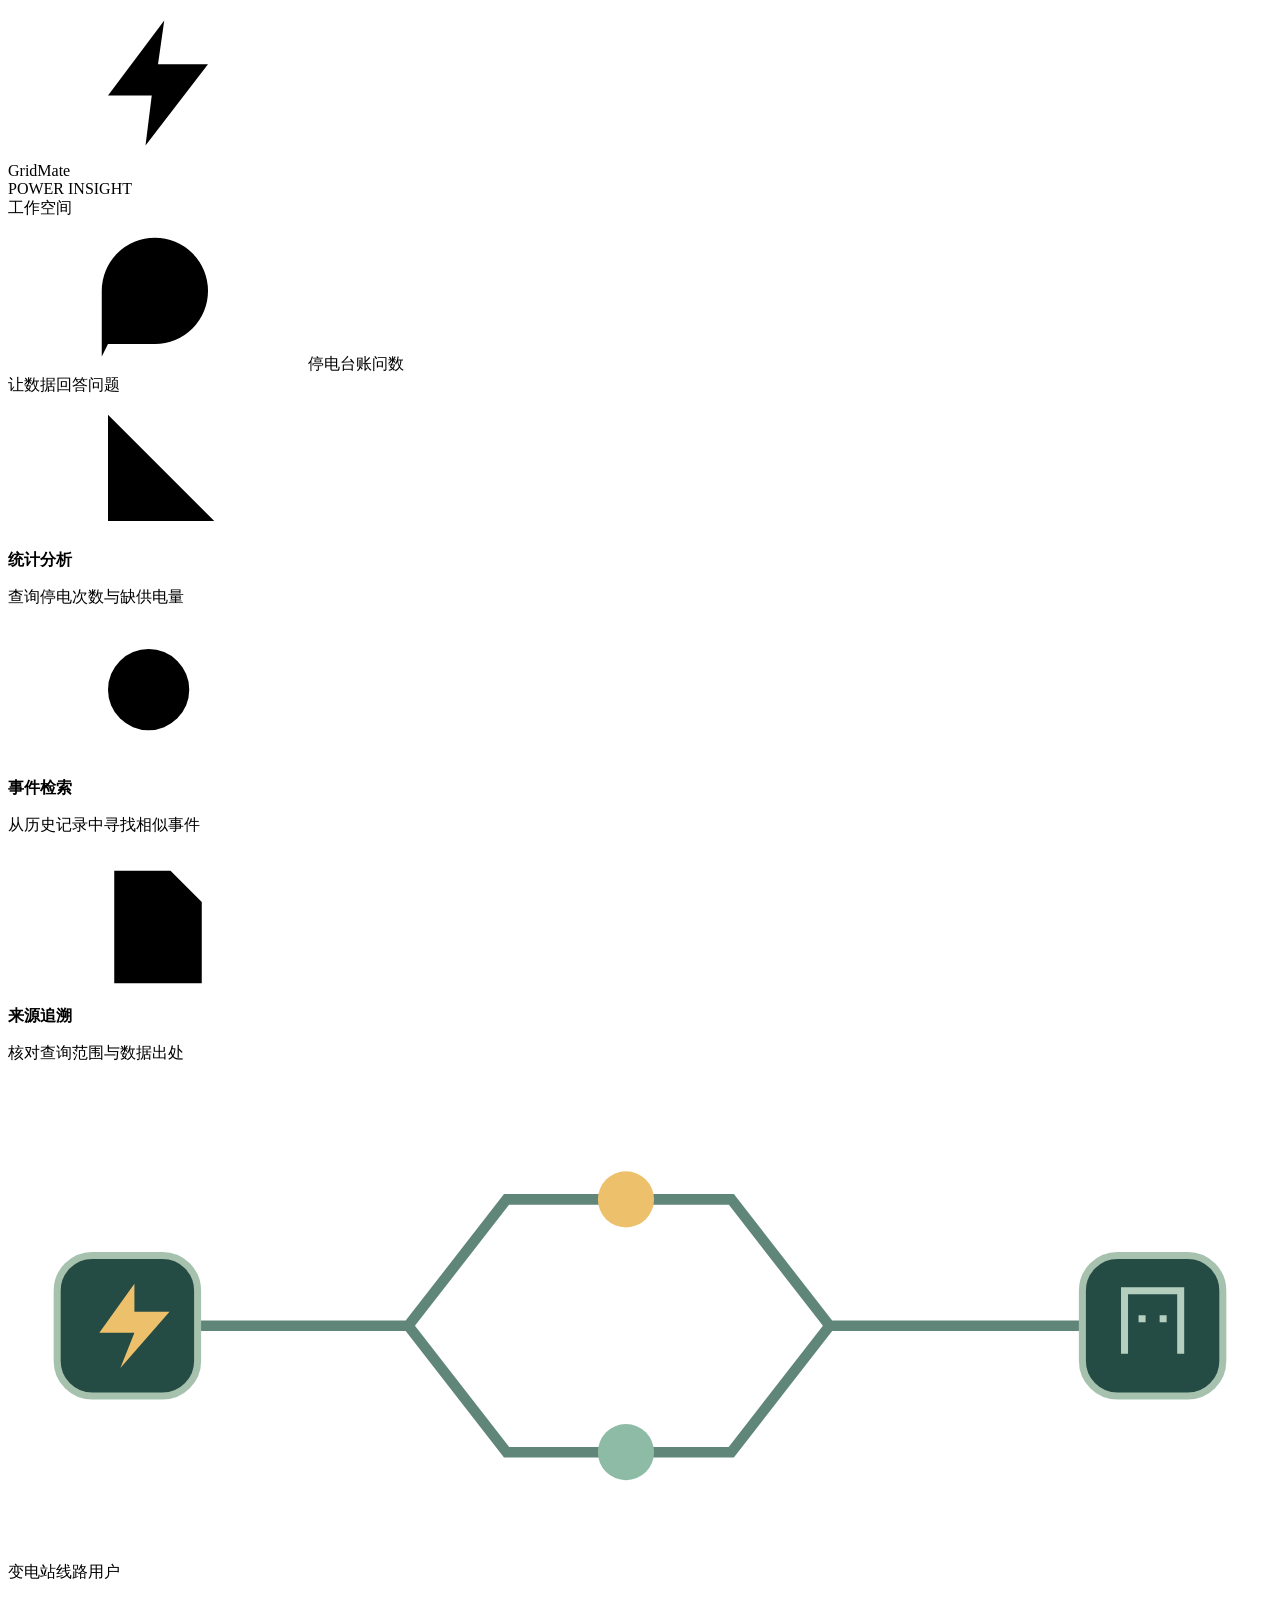
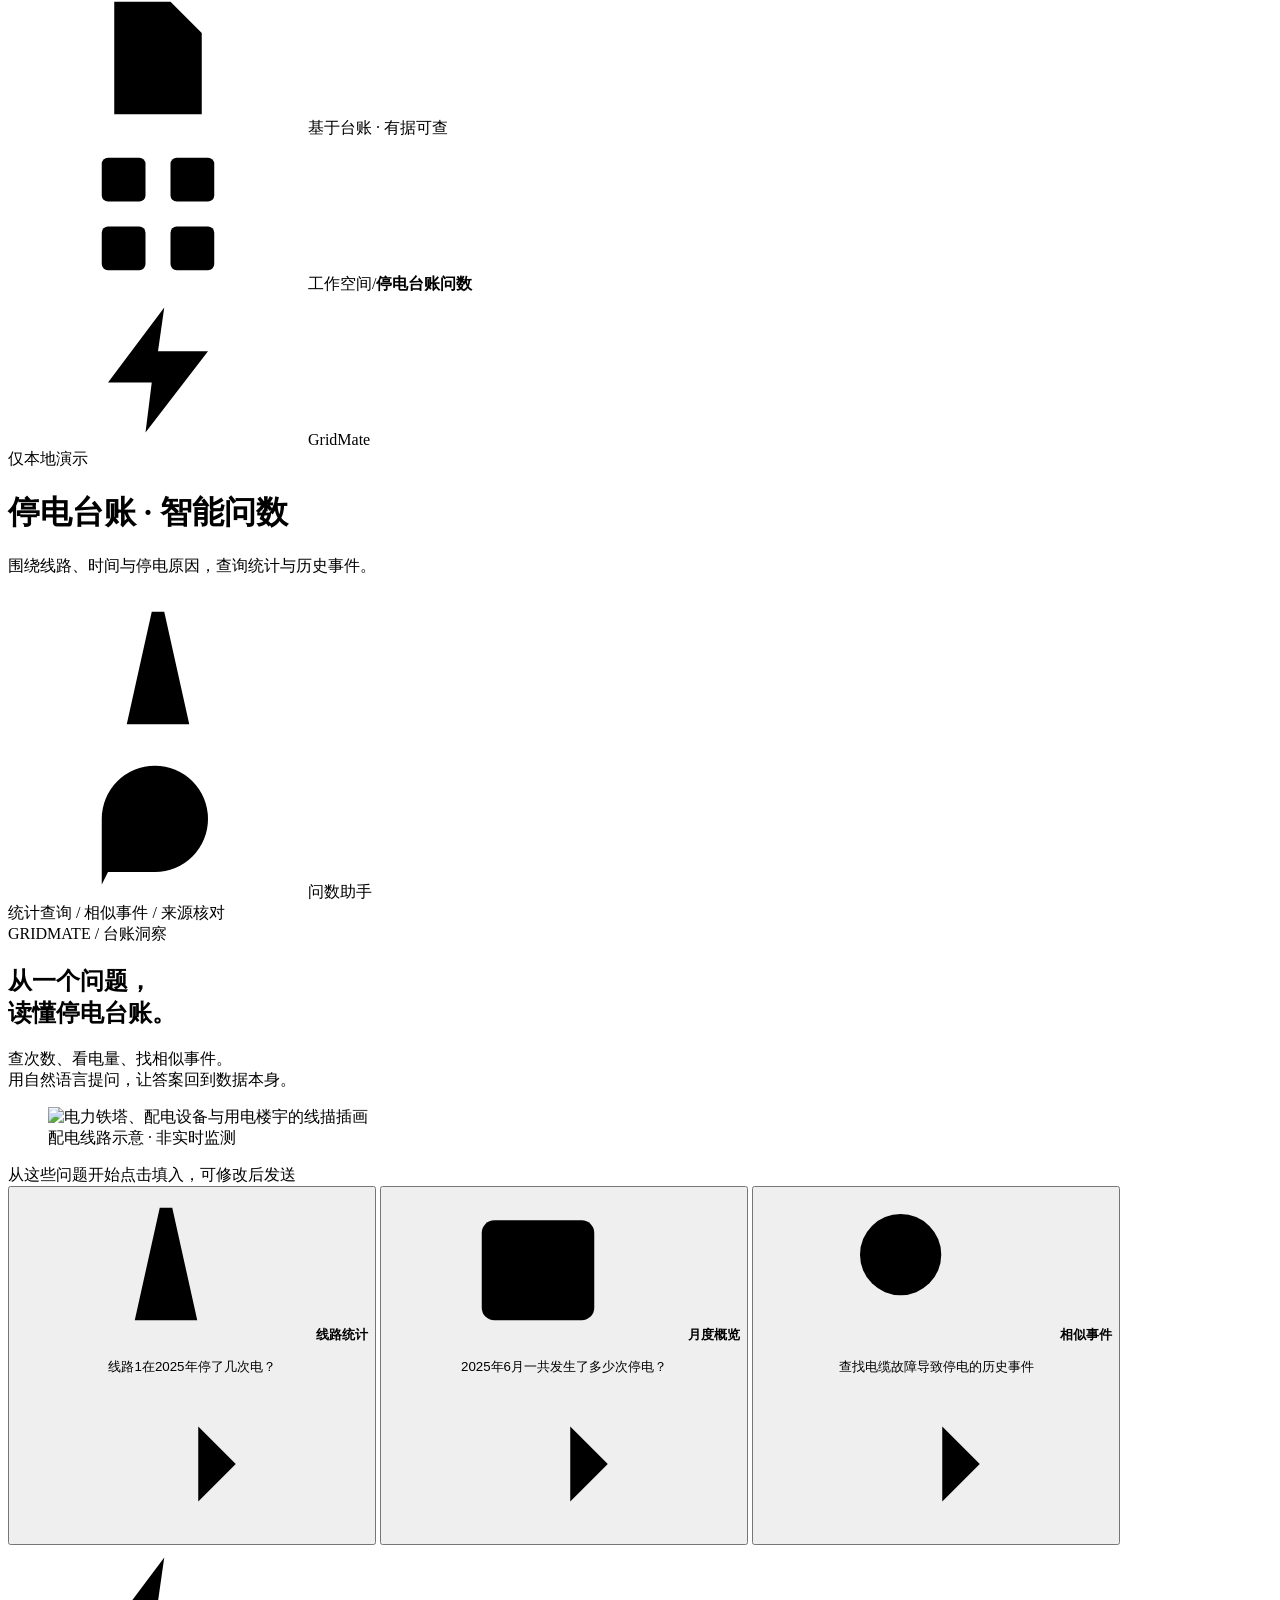
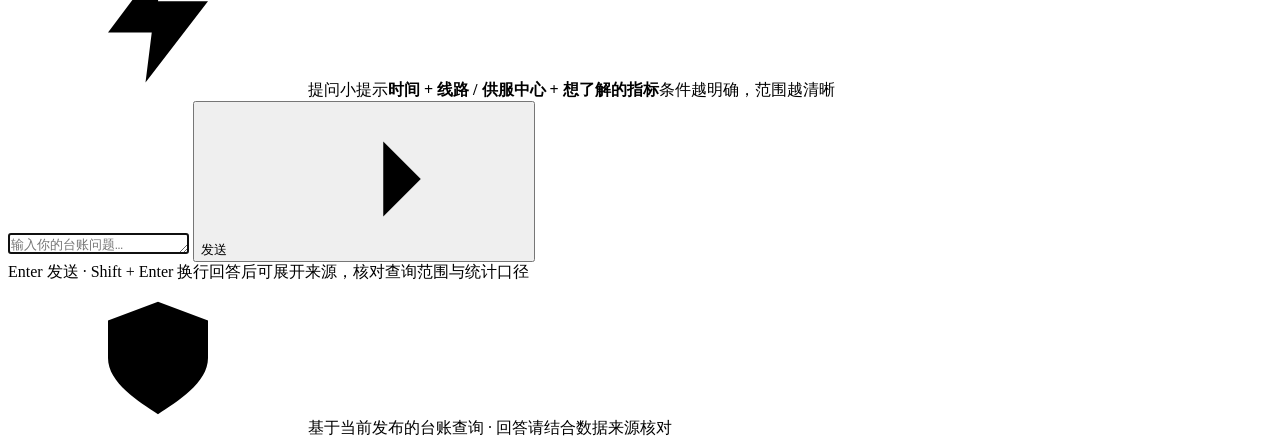
==== commit 39f9adb2: "feat: 重构为停电台账问数助手（RAG + Agent） - 三表多粒度台账治理：事件去重、单粒度表内聚合、跨表一致假名脱敏 - 白名单参数化 SQL 问数内核（4 类模板 + 词典/日期校验），" ====
--- a/app/static/index.html
+++ b/app/static/index.html
@@ -1,1298 +1,387 @@
-<!doctype html>
-<!--
--->
+<!DOCTYPE html>
+<!-- 学习注释：声明中文语言；页面结构与样式分开，便于初学者定位代码。 -->
 <html lang="zh-CN">
 <head>
-  <meta charset="utf-8" />
-  <meta name="viewport" content="width=device-width, initial-scale=1" />
-  <title>省级电网营销服务中心 · 智能客服</title>
-  <link rel="icon" href="data:image/svg+xml,<svg xmlns='http://www.w3.org/2000/svg' viewBox='0 0 16 16' shape-rendering='crispEdges'><rect x='2' y='2' width='4' height='4' fill='%232b2632'/><rect x='10' y='2' width='4' height='4' fill='%232b2632'/><rect x='2' y='4' width='12' height='9' fill='%232b2632'/><rect x='3' y='3' width='2' height='3' fill='%23ff9f57'/><rect x='11' y='3' width='2' height='3' fill='%23ff9f57'/><rect x='3' y='5' width='10' height='7' fill='%23ff9f57'/><rect x='5' y='7' width='1' height='2' fill='%232b2632'/><rect x='10' y='7' width='1' height='2' fill='%232b2632'/><rect x='7' y='9' width='2' height='1' fill='%23ff8095'/></svg>" />
-  <style>
-    :root {
-      --ink: #2b2632;
-      --fur: #ff9f57;
-      --coral: #ff7a59;
-      --cream: #fff6e6;
-      --paper: #fffaf0;
-      --muted: #9b8f86;
-      --error: #d6455a;
-      --online: #5fcf6a;
-      --shadow: 4px 4px 0 var(--ink);
-      --shadow-sm: 3px 3px 0 var(--ink);
-      --shadow-lg: 8px 8px 0 var(--ink);
-    }
-    * { box-sizing: border-box; }
-    img, svg { image-rendering: pixelated; }
-    html, body { height: 100%; margin: 0; }
-    body {
-      font-family: ui-monospace, "SF Mono", "Cascadia Mono", Consolas,
-        "PingFang SC", "Microsoft YaHei", monospace;
-      color: var(--ink);
-      display: flex;
-      justify-content: center;
-      align-items: center;
-      background-color: #f7d9a8;
-      background-image:
-        linear-gradient(rgba(43,38,50,0.05) 2px, transparent 2px),
-        linear-gradient(90deg, rgba(43,38,50,0.05) 2px, transparent 2px);
-      background-size: 24px 24px;
-    }
-    .app {
-      width: 100%;
-      max-width: 980px;
-      height: 100dvh;
-      display: flex;
-      flex-direction: row;
-      background: var(--cream);
-      overflow: hidden;
-    }
-    .main { flex: 1; min-width: 0; display: flex; flex-direction: column; }
-    @media (min-width: 780px) {
-      .app {
-        height: min(90dvh, 860px);
-        border: 4px solid var(--ink);
-        box-shadow: var(--shadow-lg);
-      }
-    }
-
-    /* ---------- context:会话侧栏(多会话切换,验收长对话记忆用) ---------- */
-    #sidebar {
-      flex: none;
-      width: 224px;
-      display: flex;
-      flex-direction: column;
-      border-right: 4px solid var(--ink);
-      background: var(--paper);
-    }
-    @media (max-width: 779px) { #sidebar { display: none; } }
-    .sb-head {
-      padding: 14px 12px;
-      border-bottom: 4px solid var(--ink);
-      background: var(--fur);
-      font-weight: 700; font-size: 13px; letter-spacing: 1px;
-    }
-    #conv-list { flex: 1; overflow-y: auto; padding: 10px; display: flex; flex-direction: column; gap: 8px; }
-    #conv-list::-webkit-scrollbar { width: 10px; }
-    #conv-list::-webkit-scrollbar-thumb { background: var(--fur); border: 2px solid var(--paper); }
-    .conv-item {
-      text-align: left;
-      border: 3px solid var(--ink);
-      background: var(--cream);
-      padding: 8px 9px;
-      cursor: pointer;
-      font-family: inherit;
-      color: var(--ink);
-      box-shadow: 2px 2px 0 var(--ink);
-      transition: transform .06s steps(1), box-shadow .06s steps(1), background .06s;
-    }
-    .conv-item:hover { background: #ffedd6; }
-    .conv-item:active { transform: translate(2px, 2px); box-shadow: none; }
-    .conv-item.active { background: var(--fur); transform: translate(2px, 2px); box-shadow: none; }
-    .conv-item .ci-top { font-size: 12px; font-weight: 700; display: flex; align-items: center; gap: 6px; }
-    .conv-item .ci-sum {
-      font-size: 9px; font-weight: 700; color: #fff; background: var(--coral);
-      border: 1px solid var(--ink); padding: 0 4px; letter-spacing: .5px;
-    }
-    .conv-item .ci-preview {
-      font-size: 11px; color: var(--muted); margin-top: 3px;
-      overflow: hidden; text-overflow: ellipsis; white-space: nowrap;
-    }
-    .sb-empty { font-size: 11.5px; color: var(--muted); text-align: center; padding: 18px 6px; }
-
-    /* ---------- header ---------- */
-    header {
-      display: flex;
-      align-items: center;
-      gap: 12px;
-      padding: 14px 16px;
-      border-bottom: 4px solid var(--ink);
-      background: var(--fur);
-    }
-    .avatar {
-      flex: none;
-      border: 3px solid var(--ink);
-      background: var(--paper);
-      box-shadow: var(--shadow-sm);
-    }
-    .avatar.lg { width: 46px; height: 46px; padding: 4px; }
-    .avatar.sm { width: 34px; height: 34px; padding: 3px; box-shadow: 2px 2px 0 var(--ink); }
-    .avatar svg { width: 100%; height: 100%; display: block; }
-    .head-meta { display: flex; flex-direction: column; line-height: 1.35; }
-    .head-meta .name { font-weight: 700; font-size: 15px; letter-spacing: .5px; }
-    .head-meta .status { font-size: 11px; color: #6b5b48; display: flex; align-items: center; gap: 6px; }
-    .dot-online { width: 8px; height: 8px; background: var(--online); border: 2px solid var(--ink); }
-    header .spacer { flex: 1; }
-    #new-chat {
-      border: 3px solid var(--ink);
-      background: var(--paper);
-      color: var(--ink);
-      padding: 8px 12px;
-      font-family: inherit;
-      font-size: 12px;
-      font-weight: 700;
-      cursor: pointer;
-      box-shadow: var(--shadow-sm);
-      transition: transform .06s steps(1), box-shadow .06s steps(1);
-    }
-    #new-chat:hover { background: #fff; }
-    #new-chat:active { transform: translate(3px, 3px); box-shadow: none; }
-
-    /* ---------- messages ---------- */
-    #messages {
-      flex: 1;
-      overflow-y: auto;
-      padding: 20px 18px 6px;
-      display: flex;
-      flex-direction: column;
-      gap: 16px;
-    }
-    #messages::-webkit-scrollbar { width: 12px; }
-    #messages::-webkit-scrollbar-track { background: transparent; }
-    #messages::-webkit-scrollbar-thumb { background: var(--fur); border: 3px solid var(--cream); }
-
-    .row { display: flex; align-items: flex-end; gap: 10px; animation: pop .12s steps(2); }
-    .row.user { justify-content: flex-end; }
-    .row.bot { justify-content: flex-start; }
-    @keyframes pop { from { transform: translateY(6px); } to { transform: translateY(0); } }
-
-    .bubble {
-      max-width: 74%;
-      padding: 11px 14px;
-      border: 3px solid var(--ink);
-      line-height: 1.65;
-      font-size: 14.5px;
-      white-space: pre-wrap;
-      word-break: break-word;
-      box-shadow: var(--shadow-sm);
-    }
-    .row.bot .bubble { background: var(--paper); color: var(--ink); }
-    .row.user .bubble { background: var(--coral); color: #fff; }
-    .bubble.error { background: #ffe3e6; color: var(--error); }
-    .tool-badges { display: flex; flex-direction: column; gap: 4px; margin-bottom: 6px; }
-    .tool-badges:empty { display: none; }
-    .tool-badge {
-      align-self: flex-start;
-      font-size: 12px;
-      color: var(--muted);
-      background: rgba(0,0,0,.05);
-      border: 1px dashed var(--muted);
-      padding: 1px 7px;
-      border-radius: 999px;
-    }
-    /* markdown 渲染(仅 bot 气泡文本区) */
-    .bubble-text { white-space: normal; }
-    .bubble-text > *:first-child { margin-top: 0; }
-    .bubble-text > *:last-child { margin-bottom: 0; }
-    .bubble-text p { margin: 0 0 8px; }
-    .bubble-text h1, .bubble-text h2, .bubble-text h3,
-    .bubble-text h4, .bubble-text h5, .bubble-text h6 {
-      margin: 10px 0 6px; font-size: 15px; font-weight: 700;
-    }
-    .bubble-text ul, .bubble-text ol { margin: 6px 0; padding-left: 20px; }
-    .bubble-text li { margin: 2px 0; }
-    .bubble-text code {
-      background: rgba(0,0,0,.06); padding: 1px 5px; border-radius: 4px;
-      font-family: ui-monospace, Menlo, Consolas, monospace; font-size: 13px;
-    }
-    .bubble-text pre {
-      background: rgba(0,0,0,.06); padding: 8px 10px; border-radius: 6px;
-      overflow-x: auto; margin: 8px 0;
-    }
-    .bubble-text pre code { background: none; padding: 0; }
-    .bubble-text table { border-collapse: collapse; margin: 8px 0; font-size: 13px; }
-    .bubble-text th, .bubble-text td {
-      border: 1px solid var(--muted); padding: 4px 8px; text-align: left;
-    }
-    .bubble-text th { background: rgba(0,0,0,.05); font-weight: 700; }
-    .bubble-text hr { border: none; border-top: 2px dashed var(--muted); margin: 10px 0; }
-    .bubble-text a { color: var(--coral); text-decoration: underline; }
-    .bubble-text strong { font-weight: 700; }
-    .bubble-text blockquote {
-      margin: 6px 0; padding: 2px 10px; border-left: 3px solid var(--muted); color: var(--muted);
-    }
-
-    /* ---------- retrieval:可点引用角标 + 来源浮层 ---------- */
-    .cite {
-      cursor: pointer;
-      color: var(--coral);
-      font-weight: 700;
-      font-size: 11px;
-      vertical-align: super;
-      line-height: 0;
-      padding: 0 1px;
-      border-bottom: 2px solid var(--coral);
-      user-select: none;
-    }
-    .cite:hover { background: var(--coral); color: #fff; }
-    .cite-pop {
-      position: fixed;
-      z-index: 50;
-      background: var(--paper);
-      border: 3px solid var(--ink);
-      box-shadow: var(--shadow);
-      padding: 10px 12px;
-      font-size: 13px;
-      line-height: 1.55;
-      max-height: 50vh;
-      overflow-y: auto;
-    }
-    .cite-pop-path {
-      font-weight: 700; font-size: 12px; color: var(--coral);
-      border-bottom: 2px dashed var(--muted); padding-bottom: 5px; margin-bottom: 6px;
-      word-break: break-word;
-    }
-    .cite-pop-q { font-weight: 700; margin-bottom: 4px; }
-    .cite-pop-a { color: var(--ink); white-space: pre-wrap; word-break: break-word; }
-    .cite-pop-meta { margin-top: 7px; font-size: 11px; color: var(--muted); }
-
-    /* ---------- retrieval:每段回答满意度反馈(👍/👎) ---------- */
-    .feedback { display: flex; align-items: center; gap: 8px; margin-top: 10px; }
-    .fb-btn {
-      border: 2px solid var(--ink);
-      background: var(--paper);
-      color: var(--ink);
-      width: 32px; height: 28px;
-      display: grid; place-items: center;
-      font-size: 14px; line-height: 1; padding: 0;
-      font-family: inherit;
-      cursor: pointer;
-      box-shadow: 2px 2px 0 var(--ink);
-      transition: transform .06s steps(1), box-shadow .06s steps(1), background .06s;
-    }
-    .fb-btn:hover:not(:disabled) { background: #ffedd6; }
-    .fb-btn:active:not(:disabled) { transform: translate(2px, 2px); box-shadow: none; }
-    .fb-btn.active { background: var(--coral); color: #fff; transform: translate(2px, 2px); box-shadow: none; }
-    .fb-btn.dim { opacity: .4; }
-    .fb-btn:disabled { cursor: default; }
-    .fb-btn svg { width: 18px; height: 18px; display: block; image-rendering: auto; }
-    .fb-done { font-size: 11px; color: var(--muted); letter-spacing: .3px; }
-
-    /* typing indicator (blocky) */
-    .typing { display: inline-flex; gap: 5px; padding: 3px 1px; }
-    .typing span {
-      width: 8px; height: 8px; background: var(--coral);
-      animation: blink 1s steps(2) infinite;
-    }
-    .typing span:nth-child(2) { animation-delay: .2s; }
-    .typing span:nth-child(3) { animation-delay: .4s; }
-    @keyframes blink { 0%, 50% { opacity: 1; } 50.01%, 100% { opacity: .25; } }
-
-    /* ---------- empty state ---------- */
-    .empty {
-      margin: auto;
-      text-align: center;
-      display: flex;
-      flex-direction: column;
-      align-items: center;
-      gap: 6px;
-      padding: 20px 12px;
-      animation: pop .16s steps(3);
-    }
-    .empty .mascot {
-      width: 96px; height: 96px; padding: 10px;
-      border: 4px solid var(--ink);
-      background: var(--paper);
-      box-shadow: var(--shadow);
-      margin-bottom: 12px;
-    }
-    .empty .mascot svg { width: 100%; height: 100%; display: block; }
-    .empty h1 { font-size: 18px; margin: 0; font-weight: 700; letter-spacing: 1px; }
-    .empty p { margin: 0; color: var(--muted); font-size: 13px; }
-    .chips { display: flex; flex-wrap: wrap; gap: 10px; justify-content: center; margin-top: 18px; max-width: 440px; }
-    .chip {
-      border: 3px solid var(--ink);
-      background: var(--paper);
-      color: var(--ink);
-      padding: 9px 14px;
-      font-family: inherit;
-      font-size: 12.5px;
-      cursor: pointer;
-      box-shadow: var(--shadow-sm);
-      transition: transform .06s steps(1), box-shadow .06s steps(1), background .06s;
-    }
-    .chip:hover { background: #ffedd6; }
-    .chip:active { transform: translate(3px, 3px); box-shadow: none; }
-
-    /* ---------- agent:actions 帧 - 转人工/建工单两独立按钮 ---------- */
-    .action-bar { display: flex; gap: 10px; margin-top: 12px; flex-wrap: wrap; }
-    .action-btn {
-      border: 3px solid var(--ink);
-      background: var(--paper);
-      color: var(--ink);
-      padding: 8px 14px;
-      font-family: inherit;
-      font-size: 12.5px;
-      cursor: pointer;
-      box-shadow: var(--shadow-sm);
-      transition: transform .06s steps(1), box-shadow .06s steps(1), background .06s;
-    }
-    .action-btn:hover:not(:disabled) { background: #ffedd6; }
-    .action-btn:active:not(:disabled) { transform: translate(3px, 3px); box-shadow: none; }
-    .action-btn:disabled { background: #e8dcc8; color: var(--muted); cursor: not-allowed; }
-
-    /* ---------- agent:建工单表单弹窗 ---------- */
-    .modal-mask {
-      position: fixed; inset: 0; z-index: 50;
-      background: rgba(43, 38, 50, .45);
-      display: none; align-items: center; justify-content: center;
-      padding: 20px;
-    }
-    .modal-mask.open { display: flex; }
-    .ticket-modal {
-      width: 100%; max-width: 420px;
-      background: var(--paper);
-      border: 4px solid var(--ink);
-      box-shadow: var(--shadow-lg);
-      padding: 20px;
-    }
-    .ticket-modal h3 { margin: 0 0 4px; font-size: 16px; color: var(--ink); }
-    .ticket-modal .sub { margin: 0 0 16px; font-size: 12px; color: var(--muted); }
-    .ticket-field { margin-bottom: 14px; }
-    .ticket-field label { display: block; font-size: 12.5px; margin-bottom: 6px; color: var(--ink); }
-    .ticket-field label .req { color: var(--error); }
-    .ticket-field select,
-    .ticket-field textarea {
-      width: 100%; font-family: inherit; font-size: 13px; color: var(--ink);
-      border: 3px solid var(--ink); background: var(--cream);
-      padding: 9px 10px; box-shadow: var(--shadow-sm);
-    }
-    .ticket-field textarea { resize: vertical; min-height: 88px; }
-    .ticket-field select:focus,
-    .ticket-field textarea:focus { outline: none; background: #fff; }
-    .ticket-err { color: var(--error); font-size: 12px; min-height: 16px; margin: -6px 0 10px; }
-    .modal-actions { display: flex; gap: 10px; justify-content: flex-end; }
-    .modal-actions button {
-      border: 3px solid var(--ink); font-family: inherit; font-size: 13px;
-      padding: 9px 16px; cursor: pointer; box-shadow: var(--shadow-sm);
-    }
-    .modal-actions .cancel { background: var(--paper); color: var(--ink); }
-    .modal-actions .cancel:hover { background: #ffedd6; }
-    .modal-actions .submit { background: var(--coral); color: #fff; }
-    .modal-actions .submit:hover:not(:disabled) { background: #ff6a45; }
-    .modal-actions button:active:not(:disabled) { transform: translate(3px, 3px); box-shadow: none; }
-    .modal-actions .submit:disabled { background: #e8dcc8; color: var(--muted); cursor: not-allowed; }
-    /* ticket:退费表单只读工单号输入框 */
-    .ticket-field input {
-      width: 100%; font-family: inherit; font-size: 13px; color: var(--muted);
-      border: 3px solid var(--ink); background: #efe6d4;
-      padding: 9px 10px; box-shadow: var(--shadow-sm);
-    }
-    /* ticket:工单选择器卡片(interrupt 缺工单号时聊天流里点选) */
-    .order-cards { display: flex; flex-direction: column; gap: 8px; margin-top: 10px; }
-    .order-card {
-      text-align: left; border: 3px solid var(--ink); background: var(--cream);
-      padding: 9px 11px; cursor: pointer; box-shadow: var(--shadow-sm);
-      font-family: inherit; color: var(--ink);
-    }
-    .order-card:hover:not(:disabled) { background: #ffedd6; }
-    .order-card:active:not(:disabled) { transform: translate(3px, 3px); box-shadow: none; }
-    .order-card:disabled { cursor: not-allowed; opacity: .55; }
-    .order-card.picked { background: #ffe0b3; opacity: 1; }
-    .order-card .oc-top { font-size: 13px; font-weight: 700; }
-    .order-card .oc-mid { font-size: 12.5px; margin-top: 2px; }
-    .order-card .oc-bot { font-size: 11.5px; color: var(--muted); margin-top: 2px; }
-
-    /* ---------- interrupt:工单预览确认卡(interrupt confirm_ticket) ---------- */
-    .ticket-confirm {
-      border: 3px solid var(--ink); background: var(--cream);
-      padding: 10px 12px; margin-top: 10px; box-shadow: var(--shadow-sm);
-    }
-    .ticket-confirm .tc-title { font-size: 13px; font-weight: 700; margin-bottom: 6px; }
-    .ticket-confirm .tc-row { font-size: 12.5px; margin-top: 3px; display: flex; gap: 6px; }
-    .ticket-confirm .tc-label { color: var(--muted); flex: none; }
-    .ticket-confirm .tc-btns { display: flex; gap: 8px; margin-top: 10px; }
-    .ticket-confirm .tc-cancel { background: var(--paper); }
-    .ticket-confirm.decided { opacity: .75; }
-
-    /* ---------- composer ---------- */
-    footer { padding: 14px 16px 16px; border-top: 4px solid var(--ink); background: var(--cream); }
-    .composer {
-      display: flex;
-      align-items: flex-end;
-      gap: 10px;
-      background: var(--paper);
-      border: 3px solid var(--ink);
-      padding: 8px 8px 8px 14px;
-      box-shadow: var(--shadow);
-    }
-    #input {
-      flex: 1;
-      resize: none;
-      border: none;
-      background: transparent;
-      padding: 8px 0;
-      font-size: 14.5px;
-      font-family: inherit;
-      line-height: 1.5;
-      max-height: 128px;
-      color: var(--ink);
-    }
-    #input:focus { outline: none; }
-    #input::placeholder { color: var(--muted); }
-    #send {
-      flex: none;
-      width: 44px; height: 44px;
-      border: 3px solid var(--ink);
-      background: var(--coral);
-      color: #fff;
-      cursor: pointer;
-      display: grid;
-      place-items: center;
-      box-shadow: var(--shadow-sm);
-      transition: transform .06s steps(1), box-shadow .06s steps(1);
-    }
-    #send:hover:not(:disabled) { background: #ff8b6d; }
-    #send:active:not(:disabled) { transform: translate(3px, 3px); box-shadow: none; }
-    #send:disabled { background: #d8cbc0; cursor: not-allowed; box-shadow: none; }
-    #send svg { width: 22px; height: 22px; display: block; }
-    .foot-note { text-align: center; color: var(--muted); font-size: 11px; margin: 10px 0 0; letter-spacing: .3px; }
-  </style>
+  <meta charset="UTF-8">
+  <!-- 学习注释：按设备实际宽度布局，手机上不缩小整页。 -->
+  <meta name="viewport" content="width=device-width, initial-scale=1.0">
+  <meta name="theme-color" content="#153e3b">
+  <title>GridMate · 停电台账问数助手</title>
+  <!-- 学习注释：样式由同一服务提供；版本参数避免浏览器继续使用旧CSS。 -->
+  <link rel="stylesheet" href="/static/workspace.css?v=20261117">
 </head>
 <body>
-  <div class="app">
-    <aside id="sidebar">
-      <div class="sb-head">会话记录</div>
-      <div id="conv-list"></div>
-    </aside>
-    <div class="main">
-    <header>
-      <div class="avatar lg" data-cat></div>
-      <div class="head-meta">
-        <span class="name">电小智 · 智能客服</span>
-        <span class="status"><span class="dot-online"></span>ONLINE · 省级电网营销服务中心</span>
+  <!-- 学习注释：定义可以反复引用的线描图标；自身不占页面空间。 -->
+  <svg xmlns="http://www.w3.org/2000/svg" width="0" height="0" aria-hidden="true" style="position:absolute">
+    <symbol id="i-bolt" viewBox="0 0 24 24"><path d="m13 2-9 12h7l-1 8 10-13h-8z"/></symbol>
+    <symbol id="i-chat" viewBox="0 0 24 24"><path d="M20 11.5a8.5 8.5 0 0 1-8.5 8.5H4l-1 2V11.5A8.5 8.5 0 0 1 20 11.5Z"/><path d="M7 9h9M7 13h6"/></symbol>
+    <symbol id="i-chart" viewBox="0 0 24 24"><path d="M4 3v17h17M8 16v-5m5 5V7m5 9V4"/></symbol>
+    <symbol id="i-search" viewBox="0 0 24 24"><circle cx="10.5" cy="10.5" r="6.5"/><path d="m16 16 5 5M8 10h5"/></symbol>
+    <symbol id="i-source" viewBox="0 0 24 24"><path d="M14 3H5v18h14V8ZM14 3v5h5M8 12h8M8 16h6"/></symbol>
+    <symbol id="i-grid" viewBox="0 0 24 24"><rect x="3" y="3" width="7" height="7" rx="1"/><rect x="14" y="3" width="7" height="7" rx="1"/><rect x="3" y="14" width="7" height="7" rx="1"/><rect x="14" y="14" width="7" height="7" rx="1"/></symbol>
+    <symbol id="i-arrow" viewBox="0 0 24 24"><path d="M5 12h14m-6-6 6 6-6 6"/></symbol>
+    <symbol id="i-line" viewBox="0 0 24 24"><path d="m7 21 4-18h2l4 18M4 8h16M3 13h18M8 18h8M6 8v3m12-3v3M5 13v3m14-3v3"/></symbol>
+    <symbol id="i-calendar" viewBox="0 0 24 24"><rect x="3" y="5" width="18" height="16" rx="2"/><path d="M7 3v4m10-4v4M3 10h18M7 14h3m4 0h3m-10 3h3"/></symbol>
+    <symbol id="i-shield" viewBox="0 0 24 24"><path d="m12 3 8 3v6c0 4-5 7-8 9-3-2-8-5-8-9V6Z"/><path d="m8 12 3 3 5-6"/></symbol>
+  </svg>
+
+  <!-- 学习注释：侧栏说明已有能力；只有当前页标识，没有尚未实现的导航按钮。 -->
+  <aside class="sidebar" aria-label="工作台说明">
+    <div class="brand">
+      <span class="brand-mark"><svg class="icon" aria-hidden="true"><use href="#i-bolt"/></svg></span>
+      <div><div class="brand-name">GridMate</div><div class="brand-caption">POWER INSIGHT</div></div>
+    </div>
+    <div class="side-label">工作空间</div>
+    <div class="active-page" aria-current="page"><svg class="icon" aria-hidden="true"><use href="#i-chat"/></svg>停电台账问数</div>
+    <div class="side-label">让数据回答问题</div>
+    <div class="capability"><svg class="icon" aria-hidden="true"><use href="#i-chart"/></svg><div><strong>统计分析</strong><p>查询停电次数与缺供电量</p></div></div>
+    <div class="capability"><svg class="icon" aria-hidden="true"><use href="#i-search"/></svg><div><strong>事件检索</strong><p>从历史记录中寻找相似事件</p></div></div>
+    <div class="capability"><svg class="icon" aria-hidden="true"><use href="#i-source"/></svg><div><strong>来源追溯</strong><p>核对查询范围与数据出处</p></div></div>
+    <!-- 学习注释：这条连线仅表达业务对象关系，颜色不是实时告警。 -->
+    <div class="side-network" aria-label="配电业务示意：变电站、线路、用户">
+      <svg viewBox="0 0 180 68" aria-hidden="true" fill="none">
+        <path d="M17 35h40l14-18h32l14 18h46M57 35l14 18h32l14-18" stroke="#60867a" stroke-width="1.5"/>
+        <rect x="7" y="25" width="20" height="20" rx="5" fill="#244b44" stroke="#a6c2ae"/>
+        <path d="m18 29-5 7h5l-2 5 7-8h-5Z" fill="#edc16b"/>
+        <circle cx="88" cy="17" r="4" fill="#edc16b"/><circle cx="88" cy="53" r="4" fill="#8dbba5"/>
+        <rect x="153" y="25" width="20" height="20" rx="5" fill="#244b44" stroke="#a6c2ae"/>
+        <path d="M159 39V30h8v9m-6-5h1m2 0h1" stroke="#b5cfbf"/>
+      </svg>
+      <div class="network-caption"><span>变电站</span><span>线路</span><span>用户</span></div>
+    </div>
+    <div class="side-footer"><svg class="icon" aria-hidden="true"><use href="#i-source"/></svg>基于台账 · 有据可查</div>
+  </aside>
+
+  <main class="main">
+    <header class="topbar">
+      <div class="breadcrumb"><svg class="icon" aria-hidden="true"><use href="#i-grid"/></svg><span>工作空间</span><span>/</span><strong>停电台账问数</strong></div>
+      <div class="mobile-brand"><svg class="icon" aria-hidden="true"><use href="#i-bolt"/></svg>GridMate</div>
+      <span class="badge">仅本地演示</span>
+    </header>
+    <div class="workspace">
+      <div class="page-heading">
+        <div><h1>停电台账 · 智能问数</h1><p>围绕线路、时间与停电原因，查询统计与历史事件。</p></div>
+        <span class="heading-emblem"><svg class="icon" aria-hidden="true"><use href="#i-line"/></svg></span>
       </div>
-      <div class="spacer"></div>
-      <button id="new-chat" type="button">＋ 新对话</button>
-    </header>
-
-    <div id="messages"></div>
-
-    <footer>
-      <div class="composer">
-        <textarea id="input" rows="1" placeholder="输入消息,和电小智聊聊吧~(回车发送 / Shift+回车换行)"></textarea>
-        <button id="send" type="button" aria-label="发送">
-          <svg viewBox="0 0 16 16" shape-rendering="crispEdges" fill="currentColor">
-            <rect x="2" y="7" width="8" height="2"/><rect x="8" y="5" width="2" height="2"/>
-            <rect x="8" y="9" width="2" height="2"/><rect x="10" y="3" width="2" height="2"/>
-            <rect x="10" y="11" width="2" height="2"/><rect x="12" y="1" width="2" height="2"/>
-            <rect x="12" y="13" width="2" height="2"/>
-          </svg>
-        </button>
-      </div>
-      <p class="foot-note">电小智是 AI 助手,涉及具体工单会为你转接人工核实</p>
-    </footer>
-    </div><!-- /.main -->
-  </div>
-
-  <!-- agent:建工单表单弹窗(点「建工单」弹出,选类别+填描述再提交) -->
-  <div class="modal-mask" id="ticketMask">
-    <div class="ticket-modal" role="dialog" aria-modal="true" aria-labelledby="ticketTitle">
-      <h3 id="ticketTitle">创建工单</h3>
-      <p class="sub">电小智会把问题登记成工单跟进处理</p>
-      <div class="ticket-field">
-        <label for="ticketType">反馈类别 <span class="req">*</span></label>
-        <select id="ticketType">
-          <option value="" disabled selected>请选择反馈类别…</option>
-          <option value="用电业务">用电业务</option>
-          <option value="投诉">投诉</option>
-          <option value="咨询">咨询</option>
-        </select>
-      </div>
-      <div class="ticket-field">
-        <label for="ticketDesc">反馈描述 <span class="req">*</span></label>
-        <textarea id="ticketDesc" placeholder="请描述您遇到的问题…"></textarea>
-      </div>
-      <div class="ticket-err" id="ticketErr"></div>
-      <div class="modal-actions">
-        <button type="button" class="cancel" id="ticketCancel">取消</button>
-        <button type="button" class="submit" id="ticketSubmit">提交工单</button>
-      </div>
+      <section class="workbench" aria-label="台账问数工作台">
+        <div class="bench-header"><div class="bench-title"><svg class="icon" aria-hidden="true"><use href="#i-chat"/></svg>问数助手</div><span class="bench-note">统计查询 / 相似事件 / 来源核对</span></div>
+        <!-- 学习注释：欢迎区和消息共用滚动区域；首次发问后移除欢迎内容。 -->
+        <div id="chat" role="region" aria-label="问数对话" tabindex="0">
+          <div id="welcome" class="welcome">
+            <div class="hero">
+              <div>
+                <div class="eyebrow">GRIDMATE / 台账洞察</div>
+                <h2>从一个问题，<br><span>读懂停电台账。</span></h2>
+                <p>查次数、看电量、找相似事件。<br>用自然语言提问，让答案回到数据本身。</p>
+              </div>
+              <figure class="power-scene"><img src="/static/power-grid.svg" alt="电力铁塔、配电设备与用电楼宇的线描插画" width="500" height="265"><figcaption>配电线路示意 · 非实时监测</figcaption></figure>
+            </div>
+            <div class="suggestion-heading">从这些问题开始<span>点击填入，可修改后发送</span></div>
+            <!-- 学习注释：data-query保存示例文本；点击只填入文本，不自动调用模型。 -->
+            <div class="suggestions">
+              <button type="button" class="suggestion" data-query="线路1在2025年停了几次电？">
+                <span class="suggestion-top"><span class="suggestion-icon"><svg class="icon" aria-hidden="true"><use href="#i-line"/></svg></span><strong>线路统计</strong></span>
+                <p>线路1在2025年停了几次电？</p><svg class="icon arrow" aria-hidden="true"><use href="#i-arrow"/></svg>
+              </button>
+              <button type="button" class="suggestion" data-query="2025年6月一共发生了多少次停电？">
+                <span class="suggestion-top"><span class="suggestion-icon"><svg class="icon" aria-hidden="true"><use href="#i-calendar"/></svg></span><strong>月度概览</strong></span>
+                <p>2025年6月一共发生了多少次停电？</p><svg class="icon arrow" aria-hidden="true"><use href="#i-arrow"/></svg>
+              </button>
+              <button type="button" class="suggestion" data-query="查找电缆故障导致停电的历史事件，不限制线路和时间。">
+                <span class="suggestion-top"><span class="suggestion-icon"><svg class="icon" aria-hidden="true"><use href="#i-search"/></svg></span><strong>相似事件</strong></span>
+                <p>查找电缆故障导致停电的历史事件</p><svg class="icon arrow" aria-hidden="true"><use href="#i-arrow"/></svg>
+              </button>
+            </div>
+            <div class="query-guide"><svg class="icon" aria-hidden="true"><use href="#i-bolt"/></svg><span>提问小提示</span><strong>时间 + 线路 / 供服中心 + 想了解的指标</strong><span class="guide-example">条件越明确，范围越清晰</span></div>
+          </div>
+        </div>
+        <div class="composer">
+          <div id="inputbar">
+            <!-- 学习注释：多行输入框保留原id，现有发送、中文输入与草稿保护逻辑继续使用它。 -->
+            <textarea id="input" rows="1" aria-label="问数问题" aria-describedby="input-help" placeholder="输入你的台账问题…"></textarea>
+            <button id="send" type="button"><span>发送</span><svg class="icon" aria-hidden="true"><use href="#i-arrow"/></svg></button>
+          </div>
+          <div id="input-help" class="composer-hint"><span class="keyboard-hint">Enter 发送 · Shift + Enter 换行</span><span>回答后可展开来源，核对查询范围与统计口径</span></div>
+        </div>
+      </section>
+      <div class="workspace-footer"><svg class="icon" aria-hidden="true"><use href="#i-shield"/></svg>基于当前发布的台账查询 · 回答请结合数据来源核对</div>
     </div>
-  </div>
-
-  <div class="modal-mask" id="refundMask">
-    <div class="ticket-modal" role="dialog" aria-modal="true" aria-labelledby="refundTitle">
-      <h3 id="refundTitle">提交退费工单</h3>
-      <p class="sub">确认工单与退费原因后提交,电小智会为您登记退费申请</p>
-      <div class="ticket-field">
-        <label for="refundOrder">工单号</label>
-        <input id="refundOrder" type="text" readonly />
-      </div>
-      <div class="ticket-field">
-        <label for="refundReason">退费原因 <span class="req">*</span></label>
-        <select id="refundReason">
-          <option value="" disabled selected>请选择退费原因…</option>
-          <option value="七天无理由">七天无理由</option>
-          <option value="计量故障">计量故障</option>
-          <option value="发错货">发错货</option>
-          <option value="不想要了">不想要了</option>
-          <option value="其他">其他</option>
-        </select>
-      </div>
-      <div class="ticket-err" id="refundErr"></div>
-      <div class="modal-actions">
-        <button type="button" class="cancel" id="refundCancel">取消</button>
-        <button type="button" class="submit" id="refundSubmit">提交退费</button>
-      </div>
-    </div>
-  </div>
-
-  <script>
-    const SESSION_KEY = "gridmate_session_id";      // 稳定用户标识,作 user_id
-    const CONV_KEY = "gridmate_conversation_id";     // 当前会话 id,由后端 done 帧回传
-    const SUGGESTIONS = ["阶梯电价是怎么分的?", "怎么查我的报修进度?", "DDZY666-Z 电表什么参数?", "峰谷电价怎么申请?"];
-    const CAT_SVG =
-      '<svg viewBox="0 0 16 16" shape-rendering="crispEdges">' +
-      '<rect x="2" y="2" width="4" height="4" fill="#2b2632"/>' +
-      '<rect x="10" y="2" width="4" height="4" fill="#2b2632"/>' +
-      '<rect x="2" y="4" width="12" height="9" fill="#2b2632"/>' +
-      '<rect x="3" y="3" width="2" height="3" fill="#ff9f57"/>' +
-      '<rect x="11" y="3" width="2" height="3" fill="#ff9f57"/>' +
-      '<rect x="3" y="5" width="10" height="7" fill="#ff9f57"/>' +
-      '<rect x="5" y="7" width="1" height="2" fill="#2b2632"/>' +
-      '<rect x="10" y="7" width="1" height="2" fill="#2b2632"/>' +
-      '<rect x="7" y="9" width="2" height="1" fill="#ff8095"/>' +
-      '<rect x="4" y="10" width="1" height="1" fill="#ffd7a8"/>' +
-      '<rect x="11" y="10" width="1" height="1" fill="#ffd7a8"/>' +
-      "</svg>";
-    // 点赞/点踩大拇指(矢量填充,fill=currentColor:平时 ink、点亮时随按钮变白)
-    const THUMB_UP_SVG =
-      '<svg viewBox="0 0 24 24" fill="currentColor"><path d="M1 21h4V9H1v12zm22-11c0-1.1-.9-2-2-2h-6.31l.95-4.57.03-.32c0-.41-.17-.79-.44-1.06L14.17 1 7.59 7.59C7.22 7.95 7 8.45 7 9v10c0 1.1.9 2 2 2h9c.83 0 1.54-.5 1.84-1.22l3.02-7.05c.09-.23.14-.47.14-.73v-2z"/></svg>';
-    const THUMB_DOWN_SVG =
-      '<svg viewBox="0 0 24 24" fill="currentColor"><path d="M15 3H6c-.83 0-1.54.5-1.84 1.22l-3.02 7.05c-.09.23-.14.47-.14.73v2c0 1.1.9 2 2 2h6.31l-.95 4.57-.03.32c0 .41.17.79.44 1.06L9.83 23l6.59-6.59c.36-.36.58-.86.58-1.41V5c0-1.1-.9-2-2-2zm4 0v12h4V3h-4z"/></svg>';
-    const messagesEl = document.getElementById("messages");
-    const inputEl = document.getElementById("input");
-    const sendBtn = document.getElementById("send");
-    const newChatBtn = document.getElementById("new-chat");
-
-    for (const el of document.querySelectorAll("[data-cat]")) el.innerHTML = CAT_SVG;
-
-    function getUserId() {
-      let id = localStorage.getItem(SESSION_KEY);
-      if (!id) {
-        id = crypto.randomUUID();
-        localStorage.setItem(SESSION_KEY, id);
+  </main>
+
+<!-- 学习注释：下面的脚本连接已有聊天接口，不改变统计、检索和来源字段。 -->
+<script>
+  // 学习注释：通过id找到聊天容器；变量保存DOM元素引用，后续消息插入这里。
+  const chat = document.getElementById('chat');
+  // 学习注释：找到输入框，读取value取得用户问题，并可调用focus恢复光标。
+  const input = document.getElementById('input');
+  // 学习注释：找到发送按钮，disabled用来防止请求过程中重复提交。
+  const send = document.getElementById('send');
+  // 学习注释：首次提问后移除欢迎区，把聊天空间留给实际问答。
+  const welcome = document.getElementById('welcome');
+  // 固定一个 session，走多轮接口（自动指代消解）
+  // 学习注释：为本页生成会话ID；刷新页面会生成新ID，后端据此区分历史。
+  const sessionId = 'web-' + crypto.randomUUID();
+
+  // 学习注释：文本变多时增加输入框高度，最多120px，之后在框内滚动。
+  function resizeInput() {
+    // 学习注释：先重置高度，删字后输入框才能重新缩回一行。
+    input.style.height = '44px';
+    // 学习注释：scrollHeight表示完整内容所需高度，Math.min限制最大高度。
+    input.style.height = Math.min(120, Math.max(44, input.scrollHeight)) + 'px';
+  }
+  // 学习注释：用户键入、粘贴和换行时更新高度，不发送请求。
+  input.addEventListener('input', resizeInput);
+  // 学习注释：示例卡片只填入问题，用户仍需点击发送或按回车确认。
+  document.querySelectorAll('.suggestion').forEach(button => {
+    // 学习注释：button是真实按钮，键盘回车与鼠标点击都会触发click。
+    button.addEventListener('click', () => {
+      // 学习注释：请求处理中不修改输入框里的下一轮草稿。
+      if (send.disabled) return;
+      // 学习注释：读取HTML中data-query属性，作为可编辑的示例问题。
+      input.value = button.dataset.query;
+      // 学习注释：长问题也按实际内容调整文本框高度。
+      resizeInput();
+      // 学习注释：将光标放回输入框，方便修改线路、时间等条件。
+      input.focus();
+    });
+  });
+
+  // 学习注释：封装创建消息的步骤；role区分user/assistant，text是展示内容。
+  function addBubble(role, text) {
+    // 学习注释：创建消息外层div，目前还没有插入页面。
+    const m = document.createElement('div');
+    // 学习注释：设置消息CSS类，决定用户消息右对齐还是助手消息左对齐。
+    m.className = 'msg ' + role;
+    // 学习注释：为两种消息增加身份文字，不能只依靠颜色区分发言者。
+    const label = document.createElement('div');
+    // 学习注释：使用小号身份标签样式，与下方正文区分。
+    label.className = 'message-label';
+    // 学习注释：角色由本页固定传入，使用纯文本显示名字。
+    label.textContent = role === 'user' ? '你' : 'GridMate · 问数助手';
+    // 学习注释：把名字放在气泡前面。
+    m.appendChild(label);
+    // 学习注释：创建显示正文的消息气泡元素。
+    const b = document.createElement('div');
+    // 学习注释：给气泡使用统一的圆角、间距和换行样式。
+    b.className = 'bubble';
+    // 学习注释：按纯文本显示正文，不把用户或模型内容当HTML执行。
+    b.textContent = text;
+    // 学习注释：把气泡放进消息容器，建立父子DOM关系。
+    m.appendChild(b);
+    // 学习注释：把整条消息追加到聊天区，浏览器此时才能显示它。
+    chat.appendChild(m);
+    // 学习注释：滚到聊天区底部，让最新消息进入视野。
+    chat.scrollTop = chat.scrollHeight;
+    // 学习注释：返回消息容器，调用者可继续在其下方添加工具和来源说明。
+    return m;
+  }
+
+  // 学习注释：给回答补充工具名、自检状态、问题补全与来源信息；result来自后端JSON。
+  function addMeta(parent, result, originalQuery) {
+    // 学习注释：创建保存小标签的容器。
+    const meta = document.createElement('div');
+    // 学习注释：使用meta样式，以较小字号显示辅助信息。
+    meta.className = 'meta';
+    // 学习注释：仅当本轮确实记录了工具调用时显示工具标签。
+    if (result.tool_calls && result.tool_calls.length) {
+      // 学习注释：逐个遍历实际工具名，给每个工具创建一个标签。
+      result.tool_calls.forEach(t => {
+        // 学习注释：创建单个工具名称标签。
+        const chip = document.createElement('span');
+        // 学习注释：设置工具标签的背景和颜色。
+        chip.className = 'toolchip';
+        // 学习注释：用文本写入工具名称；不会据用户输入拼HTML。
+        chip.textContent = '🔧 ' + t;
+        // 学习注释：将这个工具标签加入辅助信息区域。
+        meta.appendChild(chip);
+      });
+    }
+    // 学习注释：降级时优先显示降级原因，不把结果表现为普通通过。
+    if (result.degraded) {
+      // 学习注释：创建降级提示标签。
+      const d = document.createElement('span');
+      // 学习注释：选择警告样式，让降级状态可见。
+      d.className = 'faith bad';
+      // 区分降级原因：检查器异常(unverified) vs 反复核对不通过(unfaithful)
+      // 学习注释：根据后端三态结果区分检查器无法工作与多次核对不通过。
+      d.textContent = (result.verification_status === 'unverified')
+        // 学习注释：三元表达式条件为真时采用这一段文字。
+        ? '⚠ 已降级为原始数据（检查器异常，无法核实）'
+        // 学习注释：三元表达式条件为假时采用这一段文字。
+        : '⚠ 已降级为原始数据（多次核对不通过）';
+      // 学习注释：把降级说明添加到当前消息下方。
+      meta.appendChild(d);
+    // 学习注释：未降级且检查器返回faithful时显示通过；这不是人工事实认证。
+    } else if (result.verification_status === 'faithful') {
+      // 学习注释：创建忠实度状态标签。
+      const f = document.createElement('span');
+      // 学习注释：用绿色样式表示模型自检通过。
+      f.className = 'faith ok';
+      // 学习注释：设置状态标签的文字。
+      f.textContent = '✓ 忠实度通过';
+      // 学习注释：把状态标签插入辅助信息区域。
+      meta.appendChild(f);
+    // 学习注释：若仍返回unfaithful状态，展示存疑标签。
+    } else if (result.verification_status === 'unfaithful') {
+      // 学习注释：创建忠实度状态标签。
+      const f = document.createElement('span');
+      // 学习注释：用警告样式表示模型自检存疑。
+      f.className = 'faith bad';
+      // 学习注释：设置状态标签的文字。
+      f.textContent = '✗ 忠实度存疑';
+      // 学习注释：把状态标签插入辅助信息区域。
+      meta.appendChild(f);
+    }
+    // 学习注释：只有补全后的问题与本次原问题不同，才展示指代消解提示。
+    if (result.resolved_query && result.resolved_query !== originalQuery) {
+      // 学习注释：创建补全问题的说明标签。
+      const r = document.createElement('span');
+      // 学习注释：使用resolved样式，让补全信息与正文分开。
+      r.className = 'resolved';
+      // 学习注释：展示后端实际用于查询的完整问题，方便核对有没有改错条件。
+      r.textContent = '指代消解 → ' + result.resolved_query;
+      // 学习注释：把完整问题说明添加到标签容器。
+      meta.appendChild(r);
+    }
+    // 学习注释：将辅助信息放入当前回答的消息容器。
+    parent.appendChild(meta);
+    // 学习注释：存在结构化证据时才创建可展开的来源区域。
+    if (result.evidence && result.evidence.length) {
+      // 学习注释：details是浏览器原生折叠面板，点击summary可展开或收起。
+      const details = document.createElement('details');
+      // 学习注释：创建折叠面板的标题。
+      const summary = document.createElement('summary');
+      // 学习注释：写入用户可点击的来源标题。
+      summary.textContent = '查看数据来源与查询范围';
+      // 学习注释：把标题装入折叠面板。
+      details.appendChild(summary);
+      // 学习注释：用pre容器显示来源文字，同时保留换行。
+      const sources = document.createElement('pre');
+      // 学习注释：让保留换行的来源文本也能自动折行，避免窄屏横向溢出。
+      sources.style.whiteSpace = 'pre-wrap';
+      // 学习注释：为来源文字设置较小字号。
+      sources.style.fontSize = '12px';
+      // 学习注释：遍历每个工具证据包，生成来源摘要，再整体作为纯文本显示。
+      sources.textContent = result.evidence.map(bundle => {
+        // 学习注释：先写数据版本；缺少版本时明确显示未知。
+        const lines = ['数据版本：' + (bundle.dataset_version || '未知')];
+        // 学习注释：数据尚未通过整套发布校验时保留告警。
+        if (bundle.data_consistency !== 'verified_bundle') {
+          // 学习注释：追加版本一致性告警，避免误认SQL和向量已校验对齐。
+          lines.push('当前数据尚未完成统计与检索的一致性校验');
+        }
+        // 学习注释：将实际生效的筛选条件转换为JSON文字展示。
+        lines.push('查询范围：' + JSON.stringify(bundle.effective_filters || {}));
+        // 学习注释：统计工具提供来源表和聚合粒度，检索工具不一定有stat。
+        if (bundle.stat) {
+          // 学习注释：展示执行统计的表名。
+          lines.push('统计来源：' + bundle.stat.source_table);
+          // 学习注释：展示事件去重或用户行求和等计算口径。
+          lines.push('统计口径：' + bundle.stat.granularity);
+        }
+        // 学习注释：没有案例时按空列表处理；有案例时逐条展示其追溯信息。
+        (bundle.cases || []).forEach(c => {
+          // 学习注释：输出事件ID和来源表，下一行继续拼接原记录ID。
+          lines.push('案例 ' + c.event_id + '；来源：' + c.source_table
+            // 学习注释：用逗号连接案例关联的原始用户表记录ID；它们不是停电次数。
+            + '；记录ID：' + c.source_row_ids.join(', '));
+        });
+        // 学习注释：如果检索有范围或失败说明，也保留在来源面板中。
+        if (bundle.signal && bundle.signal.scope_detail) lines.push(bundle.signal.scope_detail);
+        // 学习注释：同一证据包内按换行连接说明，返回这份摘要。
+        return lines.join('\n');
+      // 学习注释：不同工具证据包之间加空行，便于区分。
+      }).join('\n\n');
+      // 学习注释：把来源文本装入折叠面板。
+      details.appendChild(sources);
+      // 学习注释：把来源折叠面板追加到对应回答，保持回答与证据对齐。
+      parent.appendChild(details);
+    }
+  }
+
+  // 学习注释：发送一轮问题的异步主函数；网络等待期间页面仍能响应其他操作。
+  async function sendMsg() {
+    // busy 守卫：请求进行中（按钮已禁用）时直接返回，防 Enter/重复点击触发并发乱序。
+    // 学习注释：按钮已禁用说明上个请求未结束，直接退出防止重复或乱序提交。
+    if (send.disabled) return;
+    // 学习注释：读取输入值并移除首尾空白。
+    const q = input.value.trim();
+    // 学习注释：纯空白内容不发给后端，也不创建空消息。
+    if (!q) return;
+    // 学习注释：只有有效提问才收起欢迎内容；空白提交不会改变初始页面。
+    if (welcome.isConnected) welcome.remove();
+    // 学习注释：只在发送开始时清空已提交文本；之后用户输入的新草稿不再被清空。
+    input.value = '';
+    // 学习注释：发送后清空的是当前问题，输入框同步缩回一行。
+    resizeInput();
+    // 学习注释：先展示用户发出的原问题。
+    addBubble('user', q);
+
+    // typing 占位
+    // 学习注释：先创建助手占位消息，等响应后更新它，避免多建一条消息。
+    const m = addBubble('assistant', '...');
+    // 学习注释：在刚创建的消息中找到气泡，后续只修改这条消息。
+    const b = m.querySelector('.bubble');
+    // 学习注释：读屏工具可温和播报等待状态和后续回答，不打断正在朗读的文字。
+    b.setAttribute('role', 'status');
+    // 学习注释：将占位内容改为等待提示。
+    b.textContent = '正在查询…';
+
+    // 学习注释：请求开始时禁用发送按钮，键盘回车也会被上面的守卫拦下。
+    send.disabled = true;
+    // 学习注释：尝试执行HTTP请求和JSON解析；网络或解析异常进入catch。
+    try {
+      // 学习注释：向当前应用的聊天接口发请求，await等到HTTP响应头到达。
+      const resp = await fetch('/api/chat', {
+        // 学习注释：使用POST提交一轮聊天问题。
+        method: 'POST',
+        // 学习注释：声明请求体是JSON，后端按此格式解析字段。
+        headers: { 'Content-Type': 'application/json' },
+        // 学习注释：将会话ID与原问题编码成JSON字符串发送。
+        body: JSON.stringify({ session_id: sessionId, query: q }),
+      });
+      // 学习注释：fetch遇到HTTP 4xx/5xx不会自动抛异常，这里显式检查状态。
+      if (!resp.ok) {
+        // 学习注释：尝试读取后端错误JSON；错误正文不是JSON时使用空对象兜底。
+        const err = await resp.json().catch(() => ({}));
+        // 学习注释：展示后端提供的固定错误说明或HTTP状态码。
+        b.textContent = '出错了：' + (err.detail || resp.status);
+      // 学习注释：HTTP成功时按正常响应结构处理。
+      } else {
+        // 学习注释：等待并解析完整响应JSON，得到answer、evidence等字段。
+        const result = await resp.json();
+        // 学习注释：将回答按纯文本显示；缺少回答时展示占位说明。
+        b.textContent = result.answer || '(无回答)';
+        // 学习注释：把本轮响应的工具、状态和来源附到同一条回答下。
+        addMeta(m, result, q);
       }
-      return id;
-    }
-
-    function getConversationId() {
-      const v = localStorage.getItem(CONV_KEY);
-      return v ? Number(v) : null;
-    }
-    function setConversationId(id) {
-      if (id != null) localStorage.setItem(CONV_KEY, String(id));
-    }
-    function clearConversationId() {
-      localStorage.removeItem(CONV_KEY);
-    }
-
-    function renderEmptyState() {
-      messagesEl.innerHTML = "";
-      const wrap = document.createElement("div");
-      wrap.className = "empty";
-      wrap.innerHTML =
-        '<div class="mascot">' + CAT_SVG + "</div>" +
-        "<h1>你好,我是电小智</h1>" +
-        "<p>省级电网营销服务中心的智能客服,业务、工单、用电业务都能问我~</p>" +
-        '<div class="chips"></div>';
-      const chips = wrap.querySelector(".chips");
-      for (const s of SUGGESTIONS) {
-        const c = document.createElement("button");
-        c.className = "chip";
-        c.type = "button";
-        c.textContent = s;
-        c.addEventListener("click", () => { if (!sendBtn.disabled) send(s); });
-        chips.appendChild(c);
-      }
-      messagesEl.appendChild(wrap);
-    }
-
-    function clearEmptyState() {
-      const e = messagesEl.querySelector(".empty");
-      if (e) e.remove();
-    }
-
-    function addRow(role) {
-      clearEmptyState();
-      const row = document.createElement("div");
-      row.className = "row " + role;
-      if (role === "bot") {
-        const av = document.createElement("div");
-        av.className = "avatar sm";
-        av.innerHTML = CAT_SVG;
-        row.appendChild(av);
-      }
-      const bubble = document.createElement("div");
-      bubble.className = "bubble";
-      row.appendChild(bubble);
-      messagesEl.appendChild(row);
-      messagesEl.scrollTop = messagesEl.scrollHeight;
-      return bubble;
-    }
-
-    function showTyping(bubble) {
-      bubble.innerHTML = '<span class="typing"><span></span><span></span><span></span></span>';
-    }
-
-    function setBusy(busy) {
-      sendBtn.disabled = busy;
-      inputEl.disabled = busy;
-      if (!busy) inputEl.focus();
-    }
-
-    // ---------- 轻量 markdown 渲染(零依赖,先转义再解析,防注入) ----------
-    function escapeHtml(s) {
-      return s.replace(/[&<>]/g, (c) => ({ "&": "&amp;", "<": "&lt;", ">": "&gt;" }[c]));
-    }
-    function renderInline(s) {
-      s = s.replace(/`([^`]+)`/g, (m, c) => "<code>" + c + "</code>");
-      s = s.replace(/\*\*([^*]+)\*\*/g, "<strong>$1</strong>");
-      s = s.replace(/(^|[^*])\*([^*\n]+)\*/g, "$1<em>$2</em>");
-      s = s.replace(/~~([^~]+)~~/g, "<del>$1</del>");
-      // 仅允许 http(s) 链接,挡 javascript: 等
-      s = s.replace(/\[([^\]]+)\]\((https?:\/\/[^)\s]+)\)/g,
-        '<a href="$2" target="_blank" rel="noopener">$1</a>');
-      return s;
-    }
-    function renderMarkdown(md) {
-      const lines = escapeHtml(md).split("\n");
-      const out = [];
-      const isTableSep = (l) => l && l.includes("-") && /^\s*\|?[\s:|-]+\|[\s:|-]*$/.test(l);
-      const splitRow = (l) => l.replace(/^\s*\|/, "").replace(/\|\s*$/, "").split("|").map((c) => c.trim());
-      const isSpecial = (l, next) =>
-        /^```/.test(l) || /^(#{1,6})\s/.test(l) || /^\s*[-*+]\s+/.test(l) ||
-        /^\s*\d+\.\s+/.test(l) || /^\s*(---|\*\*\*|___)\s*$/.test(l) || /^\s*>\s?/.test(l) ||
-        (l.includes("|") && isTableSep(next));
-      let i = 0;
-      while (i < lines.length) {
-        const line = lines[i];
-        let m;
-        if (/^```/.test(line)) {                                   // 代码块
-          const buf = []; i++;
-          while (i < lines.length && !/^```\s*$/.test(lines[i])) { buf.push(lines[i]); i++; }
-          i++;
-          out.push("<pre><code>" + buf.join("\n") + "</code></pre>"); continue;
-        }
-        if ((m = line.match(/^(#{1,6})\s+(.*)$/))) {               // 标题
-          const n = m[1].length; out.push(`<h${n}>` + renderInline(m[2]) + `</h${n}>`); i++; continue;
-        }
-        if (/^\s*(---|\*\*\*|___)\s*$/.test(line)) { out.push("<hr>"); i++; continue; }  // 分隔线
-        if (line.includes("|") && isTableSep(lines[i + 1])) {      // 表格
-          const headers = splitRow(line); i += 2; const rows = [];
-          while (i < lines.length && lines[i].includes("|") && lines[i].trim() !== "") {
-            rows.push(splitRow(lines[i])); i++;
-          }
-          let t = "<table><thead><tr>" + headers.map((c) => "<th>" + renderInline(c) + "</th>").join("") + "</tr></thead><tbody>";
-          for (const r of rows) t += "<tr>" + r.map((c) => "<td>" + renderInline(c) + "</td>").join("") + "</tr>";
-          out.push(t + "</tbody></table>"); continue;
-        }
-        if (/^\s*[-*+]\s+/.test(line)) {                           // 无序列表
-          const items = [];
-          while (i < lines.length && /^\s*[-*+]\s+/.test(lines[i])) {
-            items.push("<li>" + renderInline(lines[i].replace(/^\s*[-*+]\s+/, "")) + "</li>"); i++;
-          }
-          out.push("<ul>" + items.join("") + "</ul>"); continue;
-        }
-        if (/^\s*\d+\.\s+/.test(line)) {                           // 有序列表
-          const items = [];
-          while (i < lines.length && /^\s*\d+\.\s+/.test(lines[i])) {
-            items.push("<li>" + renderInline(lines[i].replace(/^\s*\d+\.\s+/, "")) + "</li>"); i++;
-          }
-          out.push("<ol>" + items.join("") + "</ol>"); continue;
-        }
-        if (/^\s*>\s?/.test(line)) {                               // 引用
-          const buf = [];
-          while (i < lines.length && /^\s*>\s?/.test(lines[i])) { buf.push(lines[i].replace(/^\s*>\s?/, "")); i++; }
-          out.push("<blockquote>" + buf.map(renderInline).join("<br>") + "</blockquote>"); continue;
-        }
-        if (line.trim() === "") { i++; continue; }                 // 空行
-        const para = [];                                           // 段落
-        while (i < lines.length && lines[i].trim() !== "" && !isSpecial(lines[i], lines[i + 1])) {
-          para.push(lines[i]); i++;
-        }
-        out.push("<p>" + para.map(renderInline).join("<br>") + "</p>");
-      }
-      return out.join("");
-    }
-
-    // ---------- retrieval:引用角标 [n] → 可点,弹来源浮层(section_path + 原文) ----------
-    let citePop = null;
-    function ensureCitePop() {
-      if (citePop) return citePop;
-      citePop = document.createElement("div");
-      citePop.className = "cite-pop";
-      citePop.hidden = true;
-      document.body.appendChild(citePop);
-      document.addEventListener("click", (e) => {
-        if (citePop.hidden) return;
-        if (!citePop.contains(e.target) && !e.target.classList.contains("cite")) hideCitePop();
-      });
-      document.addEventListener("keydown", (e) => { if (e.key === "Escape") hideCitePop(); });
-      window.addEventListener("resize", hideCitePop);
-      return citePop;
-    }
-    function hideCitePop() { if (citePop) citePop.hidden = true; }
-    function showCitePop(sup, c) {
-      const pop = ensureCitePop();
-      pop.innerHTML =
-        '<div class="cite-pop-path">' + escapeHtml(c.section_path || "来源") + "</div>" +
-        (c.question ? '<div class="cite-pop-q">' + escapeHtml(c.question) + "</div>" : "") +
-        '<div class="cite-pop-a">' + escapeHtml(c.answer || "") + "</div>" +
-        '<div class="cite-pop-meta">来源编号 [' + c.n + "]" +
-        (c.content_type ? " · " + escapeHtml(c.content_type) : "") + "</div>";
-      pop.hidden = false;
-      // 定位:角标下方,超出视口右/下边则回收
-      const r = sup.getBoundingClientRect();
-      const pw = Math.min(320, window.innerWidth - 24);
-      pop.style.width = pw + "px";
-      let left = Math.min(r.left, window.innerWidth - pw - 12);
-      let top = r.bottom + 6;
-      if (top + pop.offsetHeight > window.innerHeight - 12) top = Math.max(12, r.top - pop.offsetHeight - 6);
-      pop.style.left = Math.max(12, left) + "px";
-      pop.style.top = top + "px";
-    }
-    function decorateCitations(container, citations) {
-      const byN = new Map(citations.map((c) => [String(c.n), c]));
-      const walker = document.createTreeWalker(container, NodeFilter.SHOW_TEXT);
-      const targets = [];
-      let node;
-      while ((node = walker.nextNode())) {
-        if (node.parentElement.classList.contains("cite")) continue;
-        if (/\[\d+\]/.test(node.nodeValue)) targets.push(node);
-      }
-      for (const textNode of targets) {
-        const frag = document.createDocumentFragment();
-        let last = 0;
-        const re = /\[(\d+)\]/g;
-        let m;
-        while ((m = re.exec(textNode.nodeValue))) {
-          const c = byN.get(m[1]);
-          if (!c) continue;  // 非有效编号,保留原文
-          if (m.index > last) frag.appendChild(document.createTextNode(textNode.nodeValue.slice(last, m.index)));
-          const sup = document.createElement("sup");
-          sup.className = "cite";
-          sup.textContent = "[" + m[1] + "]";
-          sup.title = c.section_path || "查看来源";
-          sup.addEventListener("click", (e) => { e.stopPropagation(); showCitePop(sup, c); });
-          frag.appendChild(sup);
-          last = m.index + m[0].length;
-        }
-        if (last > 0) {
-          if (last < textNode.nodeValue.length) frag.appendChild(document.createTextNode(textNode.nodeValue.slice(last)));
-          textNode.parentNode.replaceChild(frag, textNode);
-        }
-      }
-    }
-
-    // ---------- retrieval:每段回答满意度反馈(👍/👎,点一次点亮 + 已反馈,一次性)----------
-    function addFeedbackBar(bubble) {
-      if (bubble.querySelector(".feedback")) return;   // 防重复挂
-      const bar = document.createElement("div");
-      bar.className = "feedback";
-      const up = document.createElement("button");
-      up.type = "button"; up.className = "fb-btn"; up.innerHTML = THUMB_UP_SVG;
-      up.setAttribute("aria-label", "这条回答有帮助");
-      const down = document.createElement("button");
-      down.type = "button"; down.className = "fb-btn"; down.innerHTML = THUMB_DOWN_SVG;
-      down.setAttribute("aria-label", "这条回答没帮助");
-      const done = document.createElement("span");
-      done.className = "fb-done"; done.hidden = true; done.textContent = "已反馈,谢谢~";
-      bar.append(up, down, done);
-      // flywheel:向上找这条回答之前最近的用户气泡,把该轮用户原话带给后端(👎 落池要用)
-      function userQuestionBefore() {
-        let row = bubble.closest(".row");
-        while (row && (row = row.previousElementSibling)) {
-          if (row.classList && row.classList.contains("user")) {
-            const b = row.querySelector(".bubble");
-            return (b ? b.textContent : row.textContent).trim();
-          }
-        }
-        return "";
-      }
-      function give(chosen, other) {
-        if (bar.dataset.given) return;   // 一次性,点过不再变
-        bar.dataset.given = "1";
-        chosen.classList.add("active");  // 点亮选中的
-        other.classList.add("dim");      // 另一个淡出
-        up.disabled = true; down.disabled = true;
-        done.hidden = false;             // 显示"已反馈"
-        // flywheel:反馈接后端——👎 落低置信度问题池进飞轮,👍 后端只记日志;失败静默,UI 行为不变
-        fetch("/api/feedback", {
-          method: "POST", headers: { "Content-Type": "application/json" },
-          body: JSON.stringify({ conversation_id: getConversationId(),
-                                 rating: chosen === down ? "down" : "up",
-                                 question: userQuestionBefore() }),
-        }).catch(() => {});
-      }
-      up.addEventListener("click", () => give(up, down));
-      down.addEventListener("click", () => give(down, up));
-      bubble.appendChild(bar);
-    }
-
-    // ---------- agent:actions 帧 - 转人工/建工单两按钮交互 ----------
-    function renderActions(bubble, items) {
-      const bar = document.createElement("div");
-      bar.className = "action-bar";
-      for (const a of items) {
-        if (a.type === "select_workorder") {
-          // interrupt:报了不属于自己的工单号被拒,把他名下的单列出来点选。拒绝之后得给条出路,
-          // 否则用户既查不到,也不知道自己的单号是多少
-          renderOrderCards(bubble, a.workorders || [], pickThenAsk);
-          continue;
-        }
-        const btn = document.createElement("button");
-        btn.type = "button";
-        btn.className = "action-btn";
-        if (a.type === "transfer_human") {
-          btn.textContent = "转人工";
-          btn.addEventListener("click", () => {
-            btn.disabled = true;
-            // 纯前端模拟:显示已转接 + 智能助手问候(本章不接真人系统)
-            const sys = addRow("bot"); sys.textContent = "已转接人工客服";
-            const greet = addRow("bot");
-            greet.textContent = "您好,我是客服电小智,请问有什么可以帮您的";
-            messagesEl.scrollTop = messagesEl.scrollHeight;
-          });
-        } else if (a.type === "create_ticket") {
-          btn.textContent = "建工单";
-          // 点「建工单」不再直接建单,而是弹出工单表单让用户选类别+填描述再提交
-          btn.addEventListener("click", () => openTicketModal(btn));
-        } else if (a.type === "refund_form") {
-          btn.textContent = "提交退费工单";
-          // ticket:能退时 Agent 调 submit_refund 被拦成此动作,点开退费表单(工单号只读+原因下拉)
-          btn.addEventListener("click", () => openRefundModal(btn, a.draft || {}));
-        }
-        bar.appendChild(btn);
-      }
-      if (bar.children.length) bubble.appendChild(bar);   // 只有工单卡时不留一条空按钮栏
-    }
-
-    // ---------- agent:建工单表单弹窗控制 ----------
-    const ticketMask = document.getElementById("ticketMask");
-    const ticketType = document.getElementById("ticketType");
-    const ticketDesc = document.getElementById("ticketDesc");
-    const ticketErr = document.getElementById("ticketErr");
-    const ticketSubmit = document.getElementById("ticketSubmit");
-    const ticketCancel = document.getElementById("ticketCancel");
-    let ticketTriggerBtn = null;  // 记住是哪个「建工单」按钮触发的,成功后置灰它
-
-    function openTicketModal(triggerBtn) {
-      ticketTriggerBtn = triggerBtn;
-      ticketType.value = "";          // 不预选,强制用户选
-      ticketDesc.value = "";          // 留空,用户自己写
-      ticketErr.textContent = "";
-      ticketSubmit.disabled = false;
-      ticketSubmit.textContent = "提交工单";
-      ticketMask.classList.add("open");
-      ticketDesc.focus();
-    }
-    function closeTicketModal() {
-      ticketMask.classList.remove("open");
-      ticketTriggerBtn = null;
-    }
-
-    ticketCancel.addEventListener("click", closeTicketModal);
-    // 点遮罩空白处 / Esc 关闭(取消不建单,建工单按钮保持可用可重开)
-    ticketMask.addEventListener("click", (e) => { if (e.target === ticketMask) closeTicketModal(); });
-    document.addEventListener("keydown", (e) => {
-      if (e.key === "Escape" && ticketMask.classList.contains("open")) closeTicketModal();
-    });
-
-    ticketSubmit.addEventListener("click", async () => {
-      const type = ticketType.value;
-      const desc = ticketDesc.value.trim();
-      if (!type) { ticketErr.textContent = "请选择反馈类别"; return; }
-      if (!desc) { ticketErr.textContent = "请填写反馈描述"; ticketDesc.focus(); return; }
-      ticketErr.textContent = "";
-      ticketSubmit.disabled = true;
-      ticketSubmit.textContent = "提交中…";
-      try {
-        const resp = await fetch("/api/actions/create-ticket", {
-          method: "POST", headers: { "Content-Type": "application/json" },
-          body: JSON.stringify({
-            conversation_id: getConversationId(),
-            description: desc,
-            ticket_type: type,
-          }),
-        });
-        const data = await resp.json();
-        if (resp.ok) {
-          if (ticketTriggerBtn) ticketTriggerBtn.disabled = true;  // 建成后该气泡的按钮置灰
-          closeTicketModal();
-          addRow("bot").textContent = "工单已创建:" + data.ticket_no;
-          messagesEl.scrollTop = messagesEl.scrollHeight;
-        } else {
-          ticketErr.textContent = "工单创建失败,请稍后重试";
-          ticketSubmit.disabled = false;
-          ticketSubmit.textContent = "提交工单";
-        }
-      } catch (e) {
-        ticketErr.textContent = "工单创建失败,请稍后重试";
-        ticketSubmit.disabled = false;
-        ticketSubmit.textContent = "提交工单";
-      }
-    });
-
-    // ---------- ticket:退费表单弹窗控制(工单号只读 + 固定类目原因下拉)----------
-    const refundMask = document.getElementById("refundMask");
-    const refundOrder = document.getElementById("refundOrder");
-    const refundReason = document.getElementById("refundReason");
-    const refundErr = document.getElementById("refundErr");
-    const refundSubmit = document.getElementById("refundSubmit");
-    const refundCancel = document.getElementById("refundCancel");
-    let refundTriggerBtn = null;
-
-    function openRefundModal(triggerBtn, draft) {
-      refundTriggerBtn = triggerBtn;
-      refundOrder.value = (draft && draft.workorder_no) || "";
-      refundReason.value = "";
-      refundErr.textContent = "";
-      refundSubmit.disabled = false;
-      refundSubmit.textContent = "提交退费";
-      refundMask.classList.add("open");
-    }
-    function closeRefundModal() { refundMask.classList.remove("open"); refundTriggerBtn = null; }
-    refundCancel.addEventListener("click", closeRefundModal);
-    refundMask.addEventListener("click", (e) => { if (e.target === refundMask) closeRefundModal(); });
-    document.addEventListener("keydown", (e) => {
-      if (e.key === "Escape" && refundMask.classList.contains("open")) closeRefundModal();
-    });
-    refundSubmit.addEventListener("click", async () => {
-      const reason = refundReason.value;
-      if (!reason) { refundErr.textContent = "请选择退费原因"; return; }
-      refundErr.textContent = "";
-      refundSubmit.disabled = true;
-      refundSubmit.textContent = "提交中…";
-      try {
-        const resp = await fetch("/api/actions/create-refund", {
-          method: "POST", headers: { "Content-Type": "application/json" },
-          body: JSON.stringify({ conversation_id: getConversationId(),
-            workorder_no: refundOrder.value, reason }),
-        });
-        const data = await resp.json();
-        if (resp.ok) {
-          if (refundTriggerBtn) refundTriggerBtn.disabled = true;
-          closeRefundModal();
-          addRow("bot").textContent = "退费申请已提交:" + data.ticket_no;
-          messagesEl.scrollTop = messagesEl.scrollHeight;
-        } else {
-          refundErr.textContent = "退费提交失败,请稍后重试";
-          refundSubmit.disabled = false;
-          refundSubmit.textContent = "提交退费";
-        }
-      } catch (e) {
-        refundErr.textContent = "退费提交失败,请稍后重试";
-        refundSubmit.disabled = false;
-        refundSubmit.textContent = "提交退费";
-      }
-    });
-
-    // ---------- ticket:工单选择器卡片(interrupt 缺工单号 → 聊天流点选 → resume 续跑)----------
-    // onPick 决定点完卡片干什么:ticket 是 resume 把图续跑下去;interrupt 归属校验拒绝之后
-    // 没有待续跑的图,点了就当用户重新问一句(见 pickThenAsk)。卡片长相只此一份。
-    function renderOrderCards(bubble, orders, onPick) {
-      const intro = document.createElement("div");
-      intro.className = "bubble-text";
-      intro.textContent = orders.length ? "请选择您要处理的工单:" : "没有查到可选工单,请直接提供工单号。";
-      bubble.appendChild(intro);
-      const wrap = document.createElement("div");
-      wrap.className = "order-cards";
-      for (const o of orders) {
-        const card = document.createElement("button");
-        card.type = "button";
-        card.className = "order-card";
-        card.innerHTML =
-          '<div class="oc-top">工单 ' + o.workorder_no + '</div>' +
-          '<div class="oc-mid">' + (o.business_type || "") + '</div>' +
-          '<div class="oc-bot">' + (o.status || "") + ' · ¥' + (o.amount ?? "") + '</div>';
-        card.addEventListener("click", async () => {
-          wrap.querySelectorAll(".order-card").forEach((c) => (c.disabled = true));
-          card.classList.add("picked");
-          await (onPick || pickThenResume)(o);
-        });
-        wrap.appendChild(card);
-      }
-      bubble.appendChild(wrap);
-      messagesEl.scrollTop = messagesEl.scrollHeight;
-    }
-
-    // ticket:点完续跑图(有 interrupt 挂着)
-    async function pickThenResume(o) {
-      addRow("user").textContent = "选择工单 " + o.workorder_no;
-      const nb = addRow("bot");
-      setBusy(true);
-      try {
-        await streamInto(nb, () => fetch("/api/actions/resume", {
-          method: "POST", headers: { "Content-Type": "application/json" },
-          body: JSON.stringify({ conversation_id: getConversationId(), workorder_no: o.workorder_no }),
-        }));
-      } catch (e) {
-        nb.className = "bubble error";
-        nb.textContent = "续跑失败,请稍后重试";
-      } finally {
-        setBusy(false);
-      }
-    }
-
-    // interrupt:归属校验拒绝之后给的出路。这轮已经答完了,没有图等着续跑,所以走正常发消息那条路
-    async function pickThenAsk(o) {
-      await send("查一下工单 " + o.workorder_no);
-    }
-
-    // ---------- interrupt:工单预览确认卡(interrupt confirm_ticket → 确认提交/取消 → resume 续跑)----------
-    function renderTicketConfirm(bubble, preview) {
-      const intro = document.createElement("div");
-      intro.className = "bubble-text";
-      intro.textContent = "请确认工单信息:";
-      bubble.appendChild(intro);
-      const card = document.createElement("div");
-      card.className = "ticket-confirm";
-      card.innerHTML =
-        '<div class="tc-title">📋 工单预览</div>' +
-        '<div class="tc-row"><span class="tc-label">工单类型</span><span>' + escapeHtml(preview.ticket_type || "咨询") + "</span></div>" +
-        '<div class="tc-row"><span class="tc-label">问题描述</span><span>' + escapeHtml(preview.description || "") + "</span></div>";
-      const btns = document.createElement("div");
-      btns.className = "tc-btns";
-      const mk = (text, confirmed, extraClass) => {
-        const btn = document.createElement("button");
-        btn.type = "button";
-        btn.className = "action-btn" + (extraClass ? " " + extraClass : "");
-        btn.textContent = text;
-        btn.addEventListener("click", async () => {
-          btns.querySelectorAll("button").forEach((b) => (b.disabled = true));
-          card.classList.add("decided");
-          addRow("user").textContent = confirmed ? "确认提交工单" : "取消建单";
-          const nb = addRow("bot");
-          setBusy(true);
-          try {
-            await streamInto(nb, () => fetch("/api/actions/resume", {
-              method: "POST", headers: { "Content-Type": "application/json" },
-              body: JSON.stringify({ conversation_id: getConversationId(), confirmed }),
-            }));
-          } catch (e) {
-            nb.className = "bubble error";
-            nb.textContent = "续跑失败,请稍后重试";
-          } finally {
-            setBusy(false);
-          }
-        });
-        return btn;
-      };
-      btns.appendChild(mk("确认提交", true));
-      btns.appendChild(mk("取消", false, "tc-cancel"));
-      card.appendChild(btns);
-      bubble.appendChild(card);
-      messagesEl.scrollTop = messagesEl.scrollHeight;
-    }
-
-    // 读一条 SSE 流,按帧分发到 on.{delta,tool,citations,actions,interrupt};done 存 conversation_id;event: error 抛错
-    async function readSSEStream(resp, on) {
-      if (!resp.ok || !resp.body) throw new Error("bad response");
-      const reader = resp.body.getReader();
-      const decoder = new TextDecoder();
-      let buffer = "";
-      while (true) {
-        const { value, done } = await reader.read();
-        if (done) break;
-        buffer += decoder.decode(value, { stream: true });
-        const frames = buffer.split("\n\n");
-        buffer = frames.pop() ?? "";
-        for (const frame of frames) {
-          if (frame.startsWith("event: error")) throw new Error("stream error");
-          const line = frame.split("\n").find((l) => l.startsWith("data: "));
-          if (!line) continue;
-          const payload = line.slice(6);
-          if (payload === "[DONE]") return;
-          const data = JSON.parse(payload);
-          if (data.event === "tool") on.tool && on.tool(data.name);
-          else if (data.event === "citations") on.citations && on.citations(data.items || []);
-          else if (data.event === "interrupt") {
-            if (data.conversation_id) setConversationId(data.conversation_id);  // 中断无 done 帧,靠这里记会话号供续跑
-            on.interrupt && on.interrupt(data);
-          }
-          else if (data.event === "actions") on.actions && on.actions(data.items || []);
-          else if (data.event === "done") setConversationId(data.conversation_id);
-          else if (data.delta !== undefined) on.delta && on.delta(data.delta);
-        }
-      }
-    }
-
-    // 把一次 SSE 流(/api/chat 首轮 或 /api/actions/resume 续跑)渲染进 bubble;
-    // 遇 interrupt 按 kind 分发:select_workorder 渲染工单卡点选,confirm_ticket 渲染工单预览卡
-    // (确认提交/取消),两者都在用户操作后开新气泡续跑。
-    async function streamInto(bubble, doFetch) {
-      showTyping(bubble);
-      let structured = false, textStarted = false, interrupted = false, raw = "";
-      let badgesEl = null, textEl = null, citations = [], actions = [];
-      function ensureStructure() {
-        if (structured) return;
-        bubble.innerHTML = "";
-        badgesEl = document.createElement("div");
-        badgesEl.className = "tool-badges";
-        textEl = document.createElement("div");
-        textEl.className = "bubble-text";
-        bubble.appendChild(badgesEl);
-        bubble.appendChild(textEl);
-        showTyping(textEl);
-        structured = true;
-      }
-      const resp = await doFetch();
-      await readSSEStream(resp, {
-        delta: (delta) => {
-          ensureStructure();
-          if (!textStarted) { textEl.innerHTML = ""; textStarted = true; }
-          raw += delta;
-          textEl.innerHTML = renderMarkdown(raw);
-          messagesEl.scrollTop = messagesEl.scrollHeight;
-        },
-        tool: (toolName) => {
-          ensureStructure();
-          const b = document.createElement("div");
-          b.className = "tool-badge";
-          b.textContent = "🔧 调用了 " + toolName;
-          badgesEl.appendChild(b);
-          messagesEl.scrollTop = messagesEl.scrollHeight;
-        },
-        citations: (items) => { citations = items; },
-        actions: (items) => { actions = items; },
-        interrupt: (data) => {
-          interrupted = true;
-          if (!structured) { bubble.innerHTML = ""; structured = true; }
-          // interrupt:中断按 kind 分发——select_workorder 弹工单卡,confirm_ticket 弹工单预览卡
-          if (data.kind === "confirm_ticket") renderTicketConfirm(bubble, data.preview || {});
-          else renderOrderCards(bubble, data.workorders || []);
-        },
-      });
-      if (interrupted) return;
-      if (!textStarted) { ensureStructure(); textEl.innerHTML = ""; textEl.textContent = "(无回复)"; }
-      if (textStarted && citations.length) decorateCitations(textEl, citations);
-      if (actions.length) renderActions(bubble, actions);
-      if (textStarted) addFeedbackBar(bubble);
-    }
-
-    async function send(preset) {
-      const message = (preset ?? inputEl.value).trim();
-      if (!message) return;
-      inputEl.value = "";
-      autoGrow();
-      addRow("user").textContent = message;
-      setBusy(true);
-      const bubble = addRow("bot");
-      try {
-        await streamInto(bubble, () => fetch("/api/chat", {
-          method: "POST", headers: { "Content-Type": "application/json" },
-          body: JSON.stringify({ user_id: getUserId(), message, conversation_id: getConversationId() }),
-        }));
-      } catch (err) {
-        bubble.className = "bubble error";
-        bubble.textContent = "回复失败,请稍后重试";
-      } finally {
-        setBusy(false);
-        loadConversations();   // context:每轮后刷新侧栏(新会话入列/摘要标记更新)
-      }
-    }
-
-    // ---------- context:会话侧栏(列表 / 切换 / 历史回载) ----------
-    const convListEl = document.getElementById("conv-list");
-
-    async function loadConversations() {
-      try {
-        const r = await fetch("/api/conversations?user_id=" + encodeURIComponent(getUserId()));
-        if (!r.ok) return;
-        renderConvList((await r.json()).items || []);
-      } catch (e) { /* 侧栏失败不影响聊天 */ }
-    }
-
-    function renderConvList(items) {
-      convListEl.innerHTML = "";
-      if (!items.length) {
-        const d = document.createElement("div");
-        d.className = "sb-empty";
-        d.textContent = "还没有会话,发条消息开始吧~";
-        convListEl.appendChild(d);
-        return;
-      }
-      const current = getConversationId();
-      for (const it of items) {
-        const b = document.createElement("button");
-        b.type = "button";
-        b.className = "conv-item" + (it.id === current ? " active" : "");
-        b.innerHTML =
-          '<div class="ci-top">#' + it.id +
-          (it.has_summary ? ' <span class="ci-sum">已摘要</span>' : "") + "</div>" +
-          '<div class="ci-preview"></div>';
-        b.querySelector(".ci-preview").textContent = it.preview || "";
-        b.addEventListener("click", () => { if (!sendBtn.disabled) switchConversation(it.id); });
-        convListEl.appendChild(b);
-      }
-    }
-
-    // 历史回载时补挂按钮:suggested_actions 不落库,但这两句话术是固定文案,
-    // 且转人工/建工单按钮不依赖当轮上下文(转人工纯前端模拟,建工单表单用户现填),
-    // 按文案精确匹配重建即可。话术改了这里要跟着改(单一来源在后端 prompts.py)。
-    const REPLAY_ACTIONS = [
-      { text: "抱歉,这个问题我暂时没有查到确切信息,不敢乱答。建议您联系人工客服进一步确认,以免给您错误的指引。",
-        actions: [{ type: "transfer_human" }] },
-      { text: "非常抱歉给您带来了不好的体验,我理解您的心情。您可以选择转接人工客服,或让我为您登记一张工单跟进处理。",
-        actions: [{ type: "transfer_human" }, { type: "create_ticket", draft: {} }] },
-    ];
-
-    async function switchConversation(cid) {
-      // 已是当前会话且聊天区有内容才跳过;页面刚刷新时聊天区是空的,点当前会话也要回载
-      if (cid === getConversationId() && messagesEl.querySelector(".row")) return;
-      setConversationId(cid);
-      messagesEl.innerHTML = "";
-      try {
-        const r = await fetch("/api/conversations/" + cid + "/messages");
-        if (r.ok) {
-          for (const m of ((await r.json()).items || [])) {
-            if (!m.content) continue;
-            if (m.role === "user") {
-              addRow("user").textContent = m.content;
-            } else {
-              const bubble = addRow("bot");
-              const textEl = document.createElement("div");
-              textEl.className = "bubble-text";
-              textEl.innerHTML = renderMarkdown(m.content);
-              bubble.appendChild(textEl);
-              const hit = REPLAY_ACTIONS.find((ra) => m.content.trim() === ra.text);
-              if (hit) renderActions(bubble, hit.actions);
-              addFeedbackBar(bubble);   // 反馈条(👍/👎)回载也要有,和直播轮一致
-            }
-          }
-        }
-      } catch (e) { /* 历史加载失败仍可继续聊 */ }
-      if (!messagesEl.children.length) renderEmptyState();
-      messagesEl.scrollTop = messagesEl.scrollHeight;
-      loadConversations();   // 刷新 active 高亮
-      inputEl.focus();
-    }
-
-    function autoGrow() {
-      inputEl.style.height = "auto";
-      inputEl.style.height = Math.min(inputEl.scrollHeight, 128) + "px";
-    }
-
-    sendBtn.addEventListener("click", () => send());
-    inputEl.addEventListener("input", autoGrow);
-    inputEl.addEventListener("keydown", (e) => {
-      if (e.key === "Enter" && !e.shiftKey) {
-        e.preventDefault();
-        send();
-      }
-    });
-    newChatBtn.addEventListener("click", () => {
-      clearConversationId();          // 开新会话:丢弃当前 conversation_id(旧会话仍在侧栏可切回)
-      renderEmptyState();
-      loadConversations();            // 清 active 高亮
-      inputEl.focus();
-    });
-
-    getUserId();
-    renderEmptyState();
-    loadConversations();              // context:进页面先拉会话列表
-    inputEl.focus();
-  </script>
+    // 学习注释：处理连接失败或响应解析异常，不让发送按钮永久卡住。
+    } catch (e) {
+      // 学习注释：向用户显示本轮失败的提示。
+      b.textContent = '网络错误：' + e;
+    // 学习注释：无论成功还是失败，都执行界面恢复步骤。
+    } finally {
+      // 学习注释：恢复发送按钮，让用户可以重试或继续提问。
+      send.disabled = false;
+      // 学习注释：将光标放回输入框，便于继续输入。
+      input.focus();
+      // 学习注释：滚到聊天区底部，让最新消息进入视野。
+      chat.scrollTop = chat.scrollHeight;
+    }
+  }
+
+  // 学习注释：把按钮点击事件绑定到sendMsg；这里只注册，不立即发送。
+  send.addEventListener('click', sendMsg);
+  // 学习注释：监听输入框按键，决定是否发送或保留换行。
+  input.addEventListener('keydown', e => {
+    // 学习注释：普通回车发送；Shift+Enter换行；中文输入法选词期间不发送。
+    if (e.key === 'Enter' && !e.shiftKey && !e.isComposing && e.keyCode !== 229) {
+      // 学习注释：阻止本次回车默认换行，再调用发送函数。
+      e.preventDefault(); sendMsg();
+    }
+  });
+  // 学习注释：将光标放回输入框，便于继续输入。
+  input.focus();
+</script>
 </body>
 </html>
